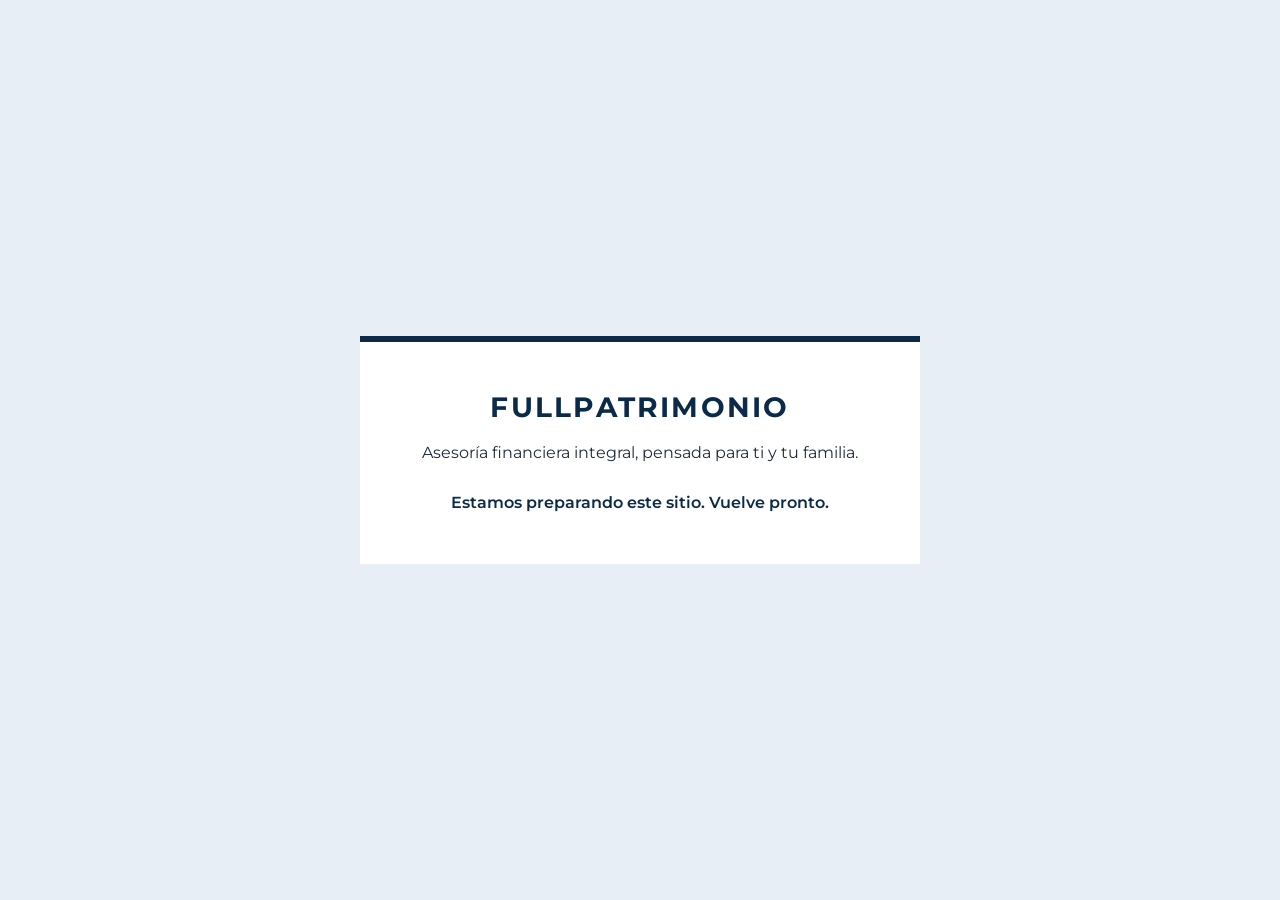
==== index.html @ 16e76913 "Create index.html" ====
<!DOCTYPE html>
<html lang="es-CL">
<head>
  <meta charset="utf-8">
  <meta name="viewport" content="width=device-width, initial-scale=1">
  <title>Fullpatrimonio</title>
  <meta name="description" content="Fullpatrimonio. Asesoría financiera integral. Sitio en construcción.">
  <!-- Mientras el sitio esté en construcción, se pide a los buscadores no indexarlo. Retirar al publicar. -->
  <meta name="robots" content="noindex, nofollow">
  <link rel="preconnect" href="https://fonts.googleapis.com">
  <link rel="preconnect" href="https://fonts.gstatic.com" crossorigin>
  <link href="https://fonts.googleapis.com/css2?family=Montserrat:wght@400;600;700&display=swap" rel="stylesheet">
  <style>
    /* Colores PROVISORIOS: reemplazar por los valores hex exactos de la guía visual de marca. */
    :root {
      --azul-patrimonial: #0b2a4a;
      --azul-pale: #e8eef5;
      --blanco: #ffffff;
      --texto: #1d2b3a;
    }
    * { box-sizing: border-box; margin: 0; padding: 0; }
    html, body { height: 100%; }
    body {
      font-family: "Montserrat", system-ui, sans-serif;
      color: var(--texto);
      background: var(--azul-pale);
      display: flex;
      align-items: center;
      justify-content: center;
      padding: 16px;
    }
    main {
      background: var(--blanco);
      border-top: 6px solid var(--azul-patrimonial);
      max-width: 560px;
      width: 100%;
      padding: 48px 32px;
      text-align: center;
    }
    h1 {
      font-size: 1.75rem;
      font-weight: 700;
      letter-spacing: 0.08em;
      text-transform: uppercase;
      color: var(--azul-patrimonial);
      margin-bottom: 16px;
    }
    p { font-size: 1rem; line-height: 1.6; }
    .estado {
      margin-top: 24px;
      font-weight: 600;
      color: var(--azul-patrimonial);
    }
  </style>
</head>
<body>
  <main>
    <h1>Fullpatrimonio</h1>
    <p>Asesoría financiera integral, pensada para ti y tu familia.</p>
    <p class="estado">Estamos preparando este sitio. Vuelve pronto.</p>
  </main>
</body>
</html>
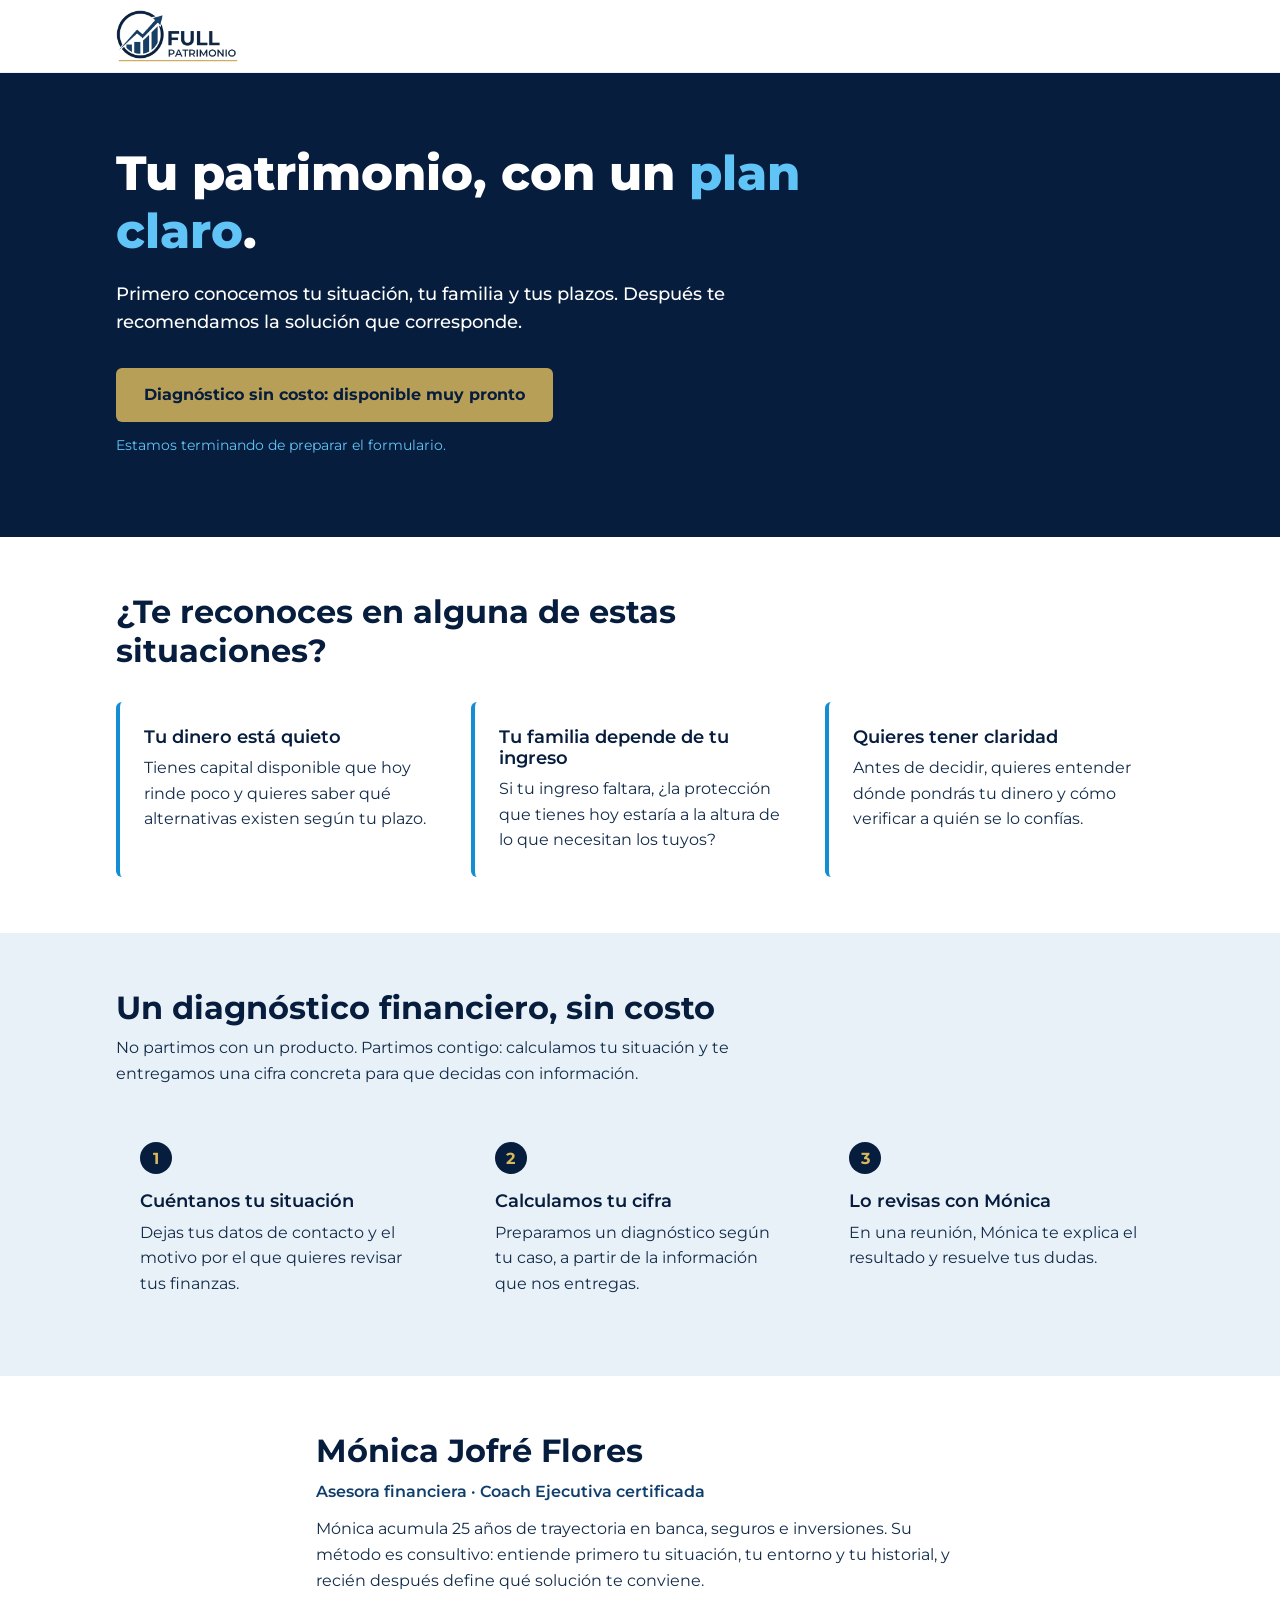
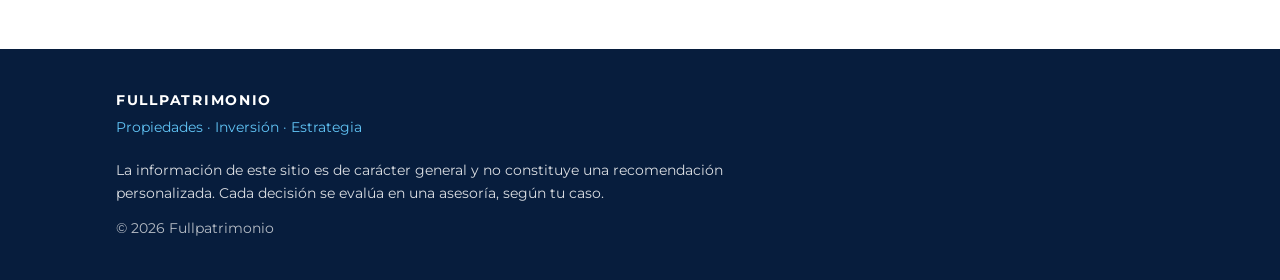
==== commit 3ec136b0: "Inicio y estilo base del sitio: inicio y estilos" ====
--- a/index.html
+++ b/index.html
@@ -3,61 +3,107 @@
 <head>
   <meta charset="utf-8">
   <meta name="viewport" content="width=device-width, initial-scale=1">
-  <title>Fullpatrimonio</title>
-  <meta name="description" content="Fullpatrimonio. Asesoría financiera integral. Sitio en construcción.">
-  <!-- Mientras el sitio esté en construcción, se pide a los buscadores no indexarlo. Retirar al publicar. -->
+  <title>Fullpatrimonio | Asesoría financiera integral</title>
+  <meta name="description" content="Asesoría financiera integral con Mónica Jofré Flores. Conoce tu situación, tu familia y tus plazos antes de decidir dónde poner tu dinero.">
+  <!-- Retirar la etiqueta robots al publicar el sitio definitivo. -->
   <meta name="robots" content="noindex, nofollow">
+  <link rel="icon" type="image/png" href="/assets/img/favicon.png">
   <link rel="preconnect" href="https://fonts.googleapis.com">
   <link rel="preconnect" href="https://fonts.gstatic.com" crossorigin>
-  <link href="https://fonts.googleapis.com/css2?family=Montserrat:wght@400;600;700&display=swap" rel="stylesheet">
-  <style>
-    /* Colores PROVISORIOS: reemplazar por los valores hex exactos de la guía visual de marca. */
-    :root {
-      --azul-patrimonial: #0b2a4a;
-      --azul-pale: #e8eef5;
-      --blanco: #ffffff;
-      --texto: #1d2b3a;
-    }
-    * { box-sizing: border-box; margin: 0; padding: 0; }
-    html, body { height: 100%; }
-    body {
-      font-family: "Montserrat", system-ui, sans-serif;
-      color: var(--texto);
-      background: var(--azul-pale);
-      display: flex;
-      align-items: center;
-      justify-content: center;
-      padding: 16px;
-    }
-    main {
-      background: var(--blanco);
-      border-top: 6px solid var(--azul-patrimonial);
-      max-width: 560px;
-      width: 100%;
-      padding: 48px 32px;
-      text-align: center;
-    }
-    h1 {
-      font-size: 1.75rem;
-      font-weight: 700;
-      letter-spacing: 0.08em;
-      text-transform: uppercase;
-      color: var(--azul-patrimonial);
-      margin-bottom: 16px;
-    }
-    p { font-size: 1rem; line-height: 1.6; }
-    .estado {
-      margin-top: 24px;
-      font-weight: 600;
-      color: var(--azul-patrimonial);
-    }
-  </style>
+  <link href="https://fonts.googleapis.com/css2?family=Montserrat:wght@400;500;600;700;800&display=swap" rel="stylesheet">
+  <link rel="stylesheet" href="/assets/css/estilos.css">
 </head>
 <body>
+
+  <header class="encabezado">
+    <div class="contenedor">
+      <a href="/" aria-label="Fullpatrimonio, inicio">
+        <img src="/assets/img/logo-azul.png" alt="Fullpatrimonio" width="800" height="341">
+      </a>
+    </div>
+  </header>
+
   <main>
-    <h1>Fullpatrimonio</h1>
-    <p>Asesoría financiera integral, pensada para ti y tu familia.</p>
-    <p class="estado">Estamos preparando este sitio. Vuelve pronto.</p>
+    <section class="portada">
+      <div class="contenedor">
+        <h1>Tu patrimonio, con un <span class="clave">plan claro</span>.</h1>
+        <p class="portada__texto">
+          Primero conocemos tu situación, tu familia y tus plazos. Después te recomendamos la solución que corresponde.
+        </p>
+        <div class="portada__accion">
+          <!-- Paso 4: reemplazar este bloque por <a class="btn" href="/diagnostico/">Solicita tu diagnóstico sin costo</a> -->
+          <span class="btn btn--inactivo">Diagnóstico sin costo: disponible muy pronto</span>
+          <p class="nota-boton">Estamos terminando de preparar el formulario.</p>
+        </div>
+      </div>
+    </section>
+
+    <section class="seccion">
+      <div class="contenedor">
+        <div class="seccion__intro">
+          <h2>¿Te reconoces en alguna de estas situaciones?</h2>
+        </div>
+        <div class="tarjetas">
+          <article class="tarjeta">
+            <h3>Tu dinero está quieto</h3>
+            <p>Tienes capital disponible que hoy rinde poco y quieres saber qué alternativas existen según tu plazo.</p>
+          </article>
+          <article class="tarjeta">
+            <h3>Tu familia depende de tu ingreso</h3>
+            <p>Si tu ingreso faltara, ¿la protección que tienes hoy estaría a la altura de lo que necesitan los tuyos?</p>
+          </article>
+          <article class="tarjeta">
+            <h3>Quieres tener claridad</h3>
+            <p>Antes de decidir, quieres entender dónde pondrás tu dinero y cómo verificar a quién se lo confías.</p>
+          </article>
+        </div>
+      </div>
+    </section>
+
+    <section class="seccion seccion--pale">
+      <div class="contenedor">
+        <div class="seccion__intro">
+          <h2>Un diagnóstico financiero, sin costo</h2>
+          <p>No partimos con un producto. Partimos contigo: calculamos tu situación y te entregamos una cifra concreta para que decidas con información.</p>
+        </div>
+        <ol class="pasos">
+          <li>
+            <h3>Cuéntanos tu situación</h3>
+            <p>Dejas tus datos de contacto y el motivo por el que quieres revisar tus finanzas.</p>
+          </li>
+          <li>
+            <h3>Calculamos tu cifra</h3>
+            <p>Preparamos un diagnóstico según tu caso, a partir de la información que nos entregas.</p>
+          </li>
+          <li>
+            <h3>Lo revisas con Mónica</h3>
+            <p>En una reunión, Mónica te explica el resultado y resuelve tus dudas.</p>
+          </li>
+        </ol>
+      </div>
+    </section>
+
+    <section class="seccion">
+      <div class="contenedor autoridad">
+        <h2>Mónica Jofré Flores</h2>
+        <p class="cargo">Asesora financiera · Coach Ejecutiva certificada</p>
+        <p>
+          Mónica acumula 25 años de trayectoria en banca, seguros e inversiones. Su método es consultivo: entiende primero tu situación, tu entorno y tu historial, y recién después define qué solución te conviene.
+        </p>
+      </div>
+    </section>
   </main>
+
+  <footer class="pie">
+    <div class="contenedor">
+      <p class="marca">Fullpatrimonio</p>
+      <p class="lema">Propiedades · Inversión · Estrategia</p>
+      <p class="aviso">
+        La información de este sitio es de carácter general y no constituye una recomendación personalizada. Cada decisión se evalúa en una asesoría, según tu caso.
+      </p>
+      <p class="copia">&copy; 2026 Fullpatrimonio</p>
+    </div>
+  </footer>
+
 </body>
 </html>
--- a/assets/css/estilos.css
+++ b/assets/css/estilos.css
@@ -0,0 +1,158 @@
+/* Fullpatrimonio. Hoja de estilos base.
+   Paleta y tipografía según la guía visual de marca. */
+
+:root {
+  --azul-patrimonial: #071D3D;
+  --azul-institucional: #103E6C;
+  --azul-accion: #138ED5;
+  --celeste: #61C4F6;
+  --dorado: #D8B65C;
+  --blanco: #FFFFFF;
+  --azul-tinta: #122B49;
+  --azul-pale: #E9F1F8;
+
+  --texto: var(--azul-tinta);
+  --ancho: 1080px;
+  --gutter: 16px;
+}
+
+* { box-sizing: border-box; margin: 0; padding: 0; }
+
+html { scroll-behavior: smooth; }
+
+body {
+  font-family: "Montserrat", system-ui, -apple-system, "Segoe UI", sans-serif;
+  font-weight: 400;
+  line-height: 1.6;
+  color: var(--texto);
+  background: var(--blanco);
+}
+
+img { max-width: 100%; height: auto; display: block; }
+
+.contenedor {
+  width: 100%;
+  max-width: var(--ancho);
+  margin: 0 auto;
+  padding: 0 var(--gutter);
+}
+
+/* Encabezado */
+.encabezado {
+  background: var(--blanco);
+  border-bottom: 1px solid var(--azul-pale);
+}
+.encabezado .contenedor {
+  display: flex;
+  align-items: center;
+  min-height: 72px;
+  padding-top: 8px;
+  padding-bottom: 8px;
+}
+.encabezado img { height: 52px; width: auto; }
+
+/* Tipografía de secciones */
+h1, h2, h3 { line-height: 1.2; }
+h1 { font-weight: 800; font-size: clamp(1.9rem, 5vw, 3rem); }
+h2 { font-weight: 700; font-size: clamp(1.5rem, 3.5vw, 2rem); color: var(--azul-patrimonial); margin-bottom: 8px; }
+h3 { font-weight: 600; font-size: 1.1rem; color: var(--azul-patrimonial); margin-bottom: 8px; }
+p + p { margin-top: 12px; }
+
+.seccion { padding: 56px 0; }
+.seccion--pale { background: var(--azul-pale); }
+.seccion__intro { max-width: 640px; margin-bottom: 32px; }
+
+/* Portada */
+.portada {
+  background: var(--azul-patrimonial);
+  color: var(--blanco);
+  padding: 72px 0 80px;
+}
+.portada h1 { max-width: 720px; }
+.portada h1 .clave { color: var(--celeste); }
+.portada__texto { max-width: 620px; margin-top: 20px; font-size: 1.1rem; font-weight: 500; }
+.portada__accion { margin-top: 32px; }
+
+/* Botón */
+.btn {
+  display: inline-block;
+  padding: 14px 28px;
+  font-family: inherit;
+  font-weight: 700;
+  font-size: 1rem;
+  text-decoration: none;
+  border: 0;
+  border-radius: 6px;
+  background: var(--dorado);
+  color: var(--azul-patrimonial);
+}
+.btn--inactivo { opacity: 0.85; cursor: default; }
+.nota-boton { margin-top: 12px; font-size: 0.9rem; color: var(--celeste); }
+
+/* Tarjetas */
+.tarjetas {
+  display: grid;
+  gap: 16px;
+  grid-template-columns: 1fr;
+}
+.tarjeta {
+  background: var(--blanco);
+  border-left: 4px solid var(--azul-accion);
+  border-radius: 6px;
+  padding: 24px;
+}
+.seccion--pale .tarjeta { box-shadow: 0 1px 2px rgba(7, 29, 61, 0.08); }
+
+/* Pasos */
+.pasos { list-style: none; counter-reset: paso; display: grid; gap: 16px; grid-template-columns: 1fr; }
+.pasos li {
+  counter-increment: paso;
+  background: var(--azul-pale);
+  border-radius: 6px;
+  padding: 24px 24px 24px 72px;
+  position: relative;
+}
+.pasos li::before {
+  content: counter(paso);
+  position: absolute;
+  left: 24px;
+  top: 22px;
+  width: 32px;
+  height: 32px;
+  border-radius: 50%;
+  background: var(--azul-patrimonial);
+  color: var(--dorado);
+  font-weight: 700;
+  display: flex;
+  align-items: center;
+  justify-content: center;
+}
+
+/* Bloque de autoridad */
+.autoridad { max-width: 680px; }
+.autoridad .cargo { font-weight: 600; color: var(--azul-institucional); margin-bottom: 12px; }
+
+/* Pie */
+.pie {
+  background: var(--azul-patrimonial);
+  color: var(--blanco);
+  padding: 40px 0;
+  font-size: 0.9rem;
+}
+.pie .marca { font-weight: 700; letter-spacing: 0.12em; text-transform: uppercase; }
+.pie .lema { color: var(--celeste); margin-top: 4px; }
+.pie .aviso { margin-top: 20px; max-width: 680px; opacity: 0.85; }
+.pie .copia { margin-top: 12px; opacity: 0.7; }
+
+/* Página de confirmación */
+.confirmacion { padding: 72px 0; min-height: 50vh; }
+.confirmacion .contenedor { max-width: 640px; }
+.confirmacion h1 { color: var(--azul-patrimonial); font-size: clamp(1.7rem, 4vw, 2.4rem); margin-bottom: 16px; }
+
+/* Pantallas medianas y grandes */
+@media (min-width: 720px) {
+  .tarjetas { grid-template-columns: repeat(3, 1fr); }
+  .pasos { grid-template-columns: repeat(3, 1fr); }
+  .pasos li { padding: 72px 24px 24px; }
+  .pasos li::before { left: 24px; top: 24px; }
+}
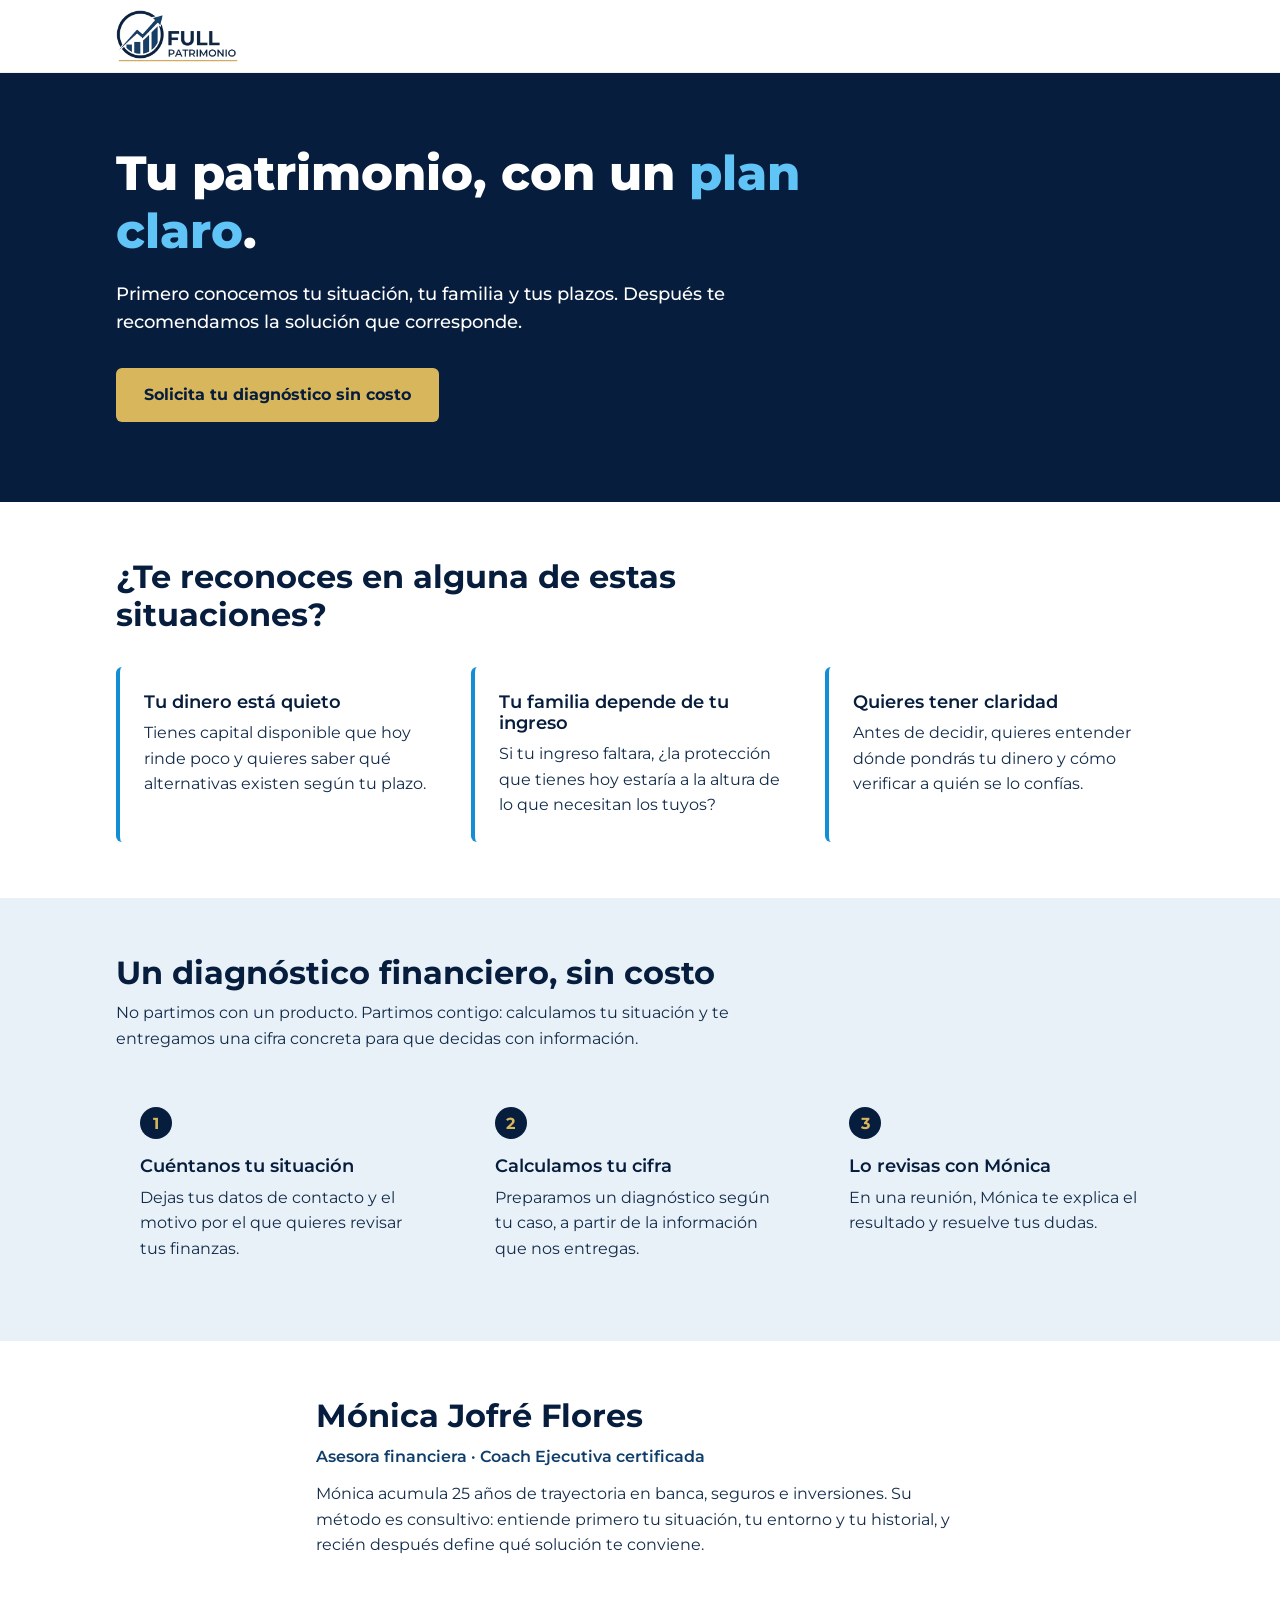
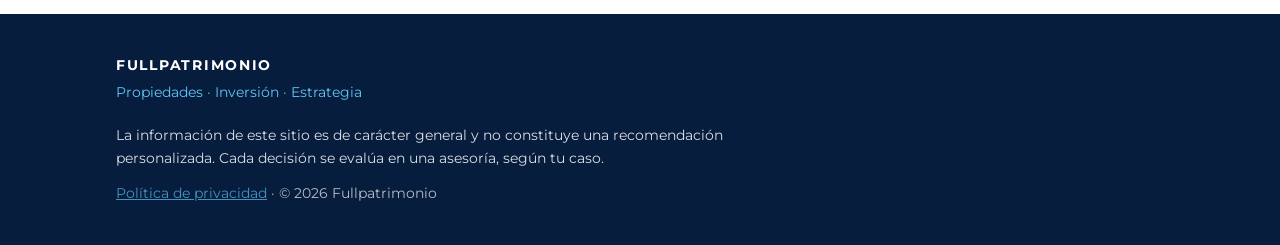
==== commit b219ed47: "privacidad Ajustes de provacidad y estilo" ====
--- a/index.html
+++ b/index.html
@@ -31,9 +31,7 @@
           Primero conocemos tu situación, tu familia y tus plazos. Después te recomendamos la solución que corresponde.
         </p>
         <div class="portada__accion">
-          <!-- Paso 4: reemplazar este bloque por <a class="btn" href="/diagnostico/">Solicita tu diagnóstico sin costo</a> -->
-          <span class="btn btn--inactivo">Diagnóstico sin costo: disponible muy pronto</span>
-          <p class="nota-boton">Estamos terminando de preparar el formulario.</p>
+          <a class="btn" href="/diagnostico/">Solicita tu diagnóstico sin costo</a>
         </div>
       </div>
     </section>
@@ -101,9 +99,10 @@
       <p class="aviso">
         La información de este sitio es de carácter general y no constituye una recomendación personalizada. Cada decisión se evalúa en una asesoría, según tu caso.
       </p>
-      <p class="copia">&copy; 2026 Fullpatrimonio</p>
+      <p class="copia"><a href="/privacidad/">Política de privacidad</a> · &copy; 2026 Fullpatrimonio</p>
     </div>
   </footer>
 
+  <script src="/assets/js/origen.js"></script>
 </body>
 </html>
--- a/assets/css/estilos.css
+++ b/assets/css/estilos.css
@@ -149,6 +149,53 @@
 .confirmacion .contenedor { max-width: 640px; }
 .confirmacion h1 { color: var(--azul-patrimonial); font-size: clamp(1.7rem, 4vw, 2.4rem); margin-bottom: 16px; }
 
+/* Enlaces */
+a { color: var(--azul-accion); }
+a:hover { color: var(--azul-institucional); }
+.pie a { color: var(--celeste); }
+.btn:hover { color: var(--azul-patrimonial); background: #C9A74F; }
+
+/* Páginas interiores */
+.contenedor--angosto { max-width: 680px; }
+.titulo-pagina { color: var(--azul-patrimonial); font-size: clamp(1.6rem, 4vw, 2.2rem); margin-bottom: 16px; }
+
+/* Formulario */
+.form { margin-top: 32px; }
+.form__campo { margin-bottom: 20px; }
+.form__campo label { display: block; font-weight: 600; margin-bottom: 6px; color: var(--azul-patrimonial); }
+.form input[type="text"],
+.form input[type="email"],
+.form input[type="tel"] {
+  width: 100%;
+  padding: 12px 14px;
+  font-family: inherit;
+  font-size: 1rem;
+  color: var(--texto);
+  background: var(--blanco);
+  border: 1px solid var(--azul-institucional);
+  border-radius: 6px;
+}
+.form input:focus-visible,
+.btn:focus-visible { outline: 3px solid var(--azul-accion); outline-offset: 2px; }
+.form__check { display: flex; gap: 12px; align-items: flex-start; margin-bottom: 16px; }
+.form__check input { width: 20px; height: 20px; margin-top: 3px; flex-shrink: 0; accent-color: var(--azul-institucional); }
+.form__check label { font-size: 0.95rem; }
+.form__trampa { position: absolute; left: -9999px; width: 1px; height: 1px; overflow: hidden; }
+.form__mensaje { min-height: 1.6em; margin: 8px 0 16px; font-weight: 600; }
+.form__mensaje--error { color: #A12D2D; }
+.form__mensaje--info { color: var(--azul-institucional); }
+.form .btn { cursor: pointer; }
+.form .btn:disabled { opacity: 0.6; cursor: not-allowed; }
+.form__nota { margin-top: 16px; font-size: 0.9rem; opacity: 0.85; }
+.alternativa { margin-top: 32px; font-size: 0.95rem; }
+
+/* Página legal */
+.legal h2 { font-size: 1.2rem; margin-top: 32px; }
+.legal p, .legal ul { margin-top: 8px; }
+.legal ul { padding-left: 24px; }
+.legal li + li { margin-top: 6px; }
+.legal__fecha { font-size: 0.9rem; opacity: 0.8; }
+
 /* Pantallas medianas y grandes */
 @media (min-width: 720px) {
   .tarjetas { grid-template-columns: repeat(3, 1fr); }
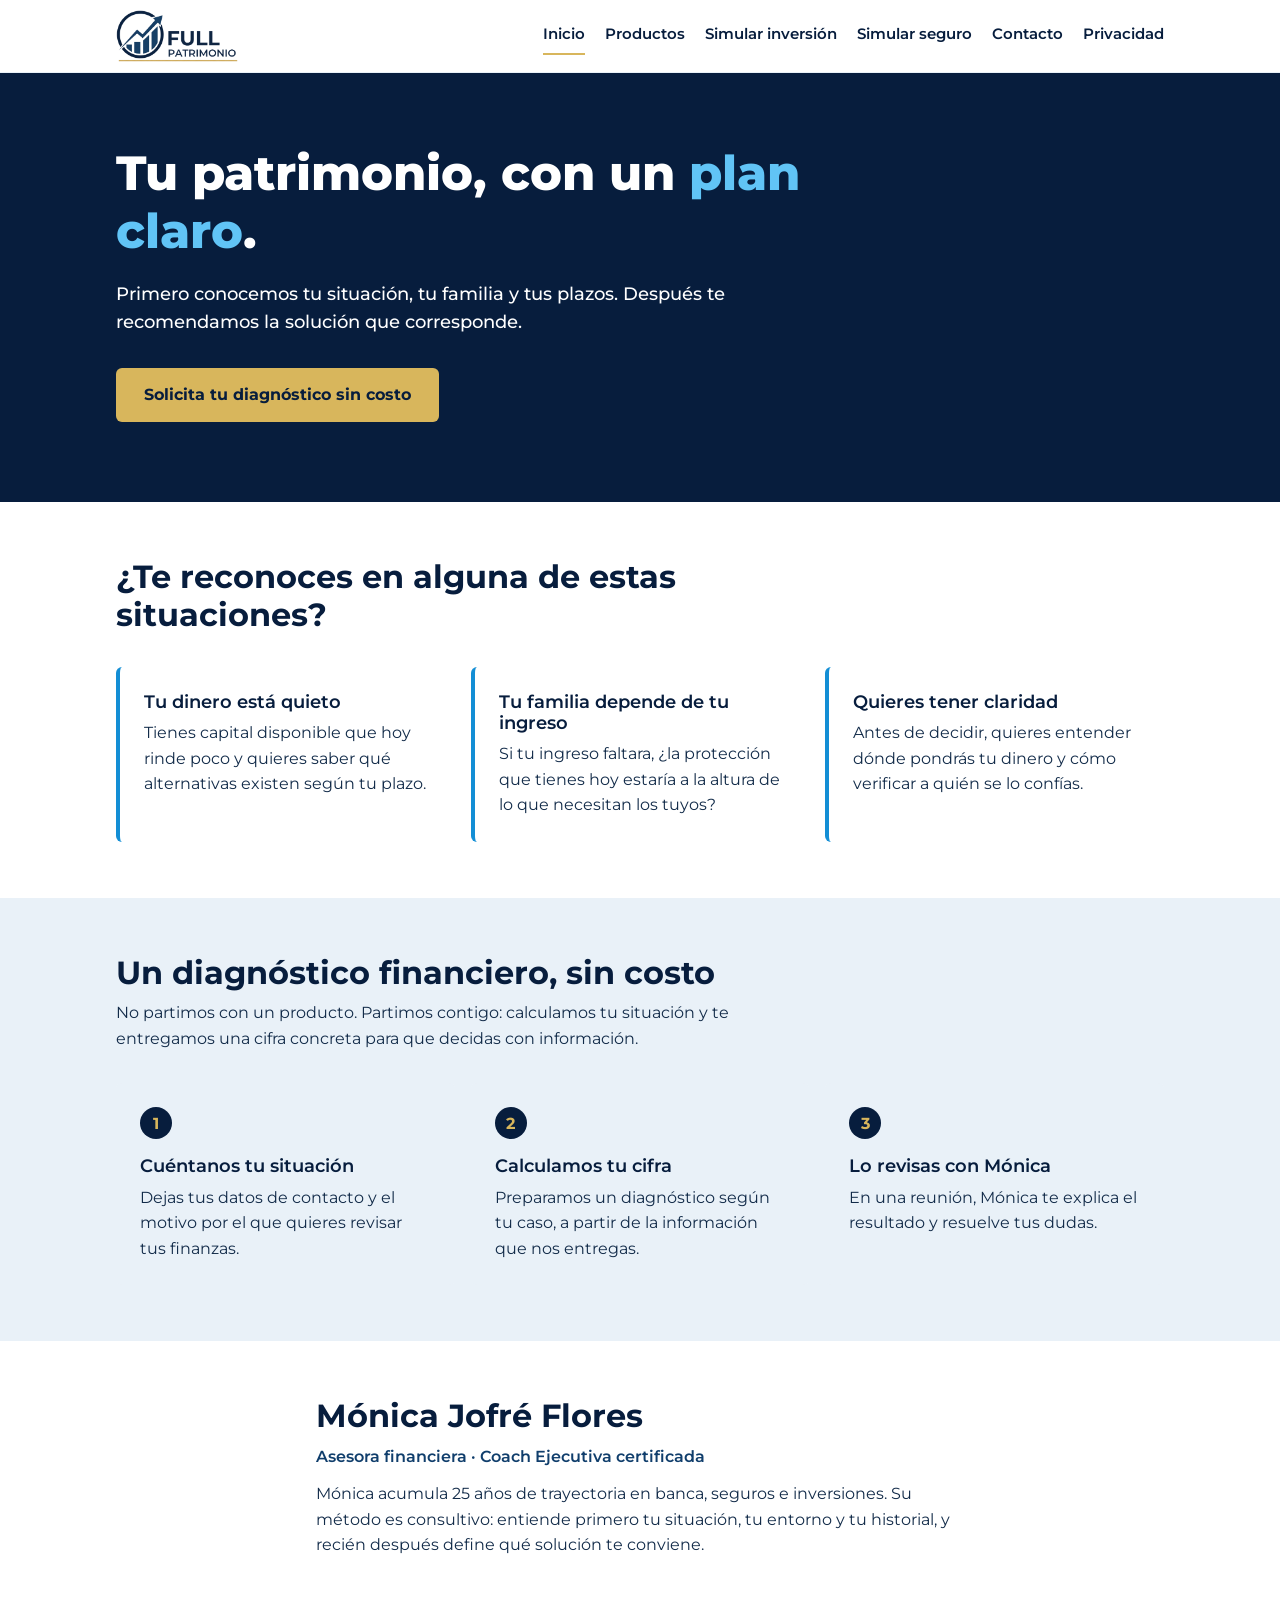
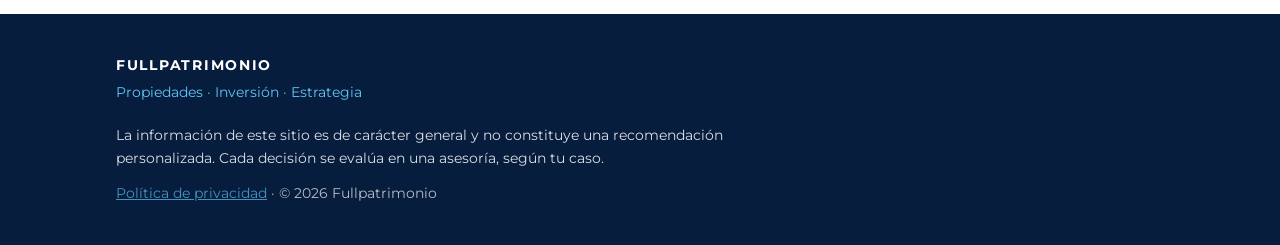
==== commit a7de837d: "Simuladores Simuladores desarrollados" ====
--- a/index.html
+++ b/index.html
@@ -20,6 +20,17 @@
       <a href="/" aria-label="Fullpatrimonio, inicio">
         <img src="/assets/img/logo-azul.png" alt="Fullpatrimonio" width="800" height="341">
       </a>
+      <nav class="menu" aria-label="Menú principal">
+        <button class="menu__boton" type="button" aria-expanded="false" aria-controls="menu-lista">Menú</button>
+        <ul class="menu__lista" id="menu-lista">
+          <li><a href="/" aria-current="page">Inicio</a></li>
+          <li><a href="/productos/">Productos</a></li>
+          <li><a href="/simulador-inversion/">Simular inversión</a></li>
+          <li><a href="/simulador-seguros/">Simular seguro</a></li>
+          <li><a href="/diagnostico/">Contacto</a></li>
+          <li><a href="/privacidad/">Privacidad</a></li>
+        </ul>
+      </nav>
     </div>
   </header>
 
@@ -104,5 +115,6 @@
   </footer>
 
   <script src="/assets/js/origen.js"></script>
+  <script src="/assets/js/menu.js"></script>
 </body>
 </html>
--- a/assets/css/estilos.css
+++ b/assets/css/estilos.css
@@ -180,12 +180,14 @@
 .form__check { display: flex; gap: 12px; align-items: flex-start; margin-bottom: 16px; }
 .form__check input { width: 20px; height: 20px; margin-top: 3px; flex-shrink: 0; accent-color: var(--azul-institucional); }
 .form__check label { font-size: 0.95rem; }
+.form__ayuda { margin: -4px 0 20px 32px; font-size: 0.9rem; padding: 12px 14px; background: var(--azul-pale); border-radius: 6px; }
 .form__trampa { position: absolute; left: -9999px; width: 1px; height: 1px; overflow: hidden; }
 .form__mensaje { min-height: 1.6em; margin: 8px 0 16px; font-weight: 600; }
 .form__mensaje--error { color: #A12D2D; }
 .form__mensaje--info { color: var(--azul-institucional); }
 .form .btn { cursor: pointer; }
 .form .btn:disabled { opacity: 0.6; cursor: not-allowed; }
+.form__verificacion:not(:empty) { margin: 8px 0 8px; }
 .form__nota { margin-top: 16px; font-size: 0.9rem; opacity: 0.85; }
 .alternativa { margin-top: 32px; font-size: 0.95rem; }
 
@@ -203,3 +205,182 @@
   .pasos li { padding: 72px 24px 24px; }
   .pasos li::before { left: 24px; top: 24px; }
 }
+
+/* ------------------------------------------------------------------ */
+/* Menú principal                                                      */
+/* ------------------------------------------------------------------ */
+.encabezado .contenedor { justify-content: space-between; gap: 16px; position: relative; }
+.menu__boton {
+  display: none;
+  font-family: inherit;
+  font-weight: 600;
+  font-size: 0.95rem;
+  color: var(--azul-patrimonial);
+  background: var(--blanco);
+  border: 1px solid var(--azul-institucional);
+  border-radius: 6px;
+  padding: 8px 14px;
+  cursor: pointer;
+}
+.menu__lista { list-style: none; display: flex; flex-wrap: wrap; gap: 4px 20px; }
+.menu__lista a {
+  display: block;
+  padding: 6px 0;
+  font-weight: 600;
+  font-size: 0.92rem;
+  color: var(--azul-patrimonial);
+  text-decoration: none;
+  border-bottom: 2px solid transparent;
+}
+.menu__lista a:hover { color: var(--azul-accion); }
+.menu__lista a[aria-current="page"] { border-bottom-color: var(--dorado); }
+.menu__boton:focus-visible, .menu__lista a:focus-visible { outline: 3px solid var(--azul-accion); outline-offset: 2px; }
+
+@media (max-width: 959px) {
+  .con-js .menu__boton { display: inline-block; }
+  .con-js .menu__lista {
+    display: none;
+    position: absolute;
+    top: 100%;
+    left: 0;
+    right: 0;
+    z-index: 20;
+    flex-direction: column;
+    gap: 0;
+    background: var(--blanco);
+    border-bottom: 1px solid var(--azul-pale);
+    box-shadow: 0 8px 16px rgba(7, 29, 61, 0.08);
+    padding: 8px var(--gutter) 16px;
+  }
+  .con-js .menu--abierto .menu__lista { display: flex; }
+  .con-js .menu__lista a { padding: 12px 0; border-bottom: 1px solid var(--azul-pale); }
+  .con-js .menu__lista a[aria-current="page"] { color: var(--azul-accion); border-bottom-color: var(--azul-pale); }
+  .encabezado .contenedor { flex-wrap: wrap; }
+}
+
+/* ------------------------------------------------------------------ */
+/* Productos                                                           */
+/* ------------------------------------------------------------------ */
+.grupo + .grupo { margin-top: 48px; }
+.grupo__titulo { margin-bottom: 20px; }
+.productos { display: grid; gap: 16px; grid-template-columns: 1fr; }
+.producto {
+  background: var(--blanco);
+  border: 1px solid var(--azul-pale);
+  border-top: 4px solid var(--azul-accion);
+  border-radius: 6px;
+  padding: 24px;
+  display: flex;
+  flex-direction: column;
+}
+.producto h4 { font-size: 0.95rem; color: var(--azul-institucional); margin: 16px 0 4px; }
+.producto .enlace-simulador { margin-top: auto; padding-top: 16px; font-weight: 600; }
+.nota-general { font-size: 0.92rem; padding: 14px 16px; background: var(--azul-pale); border-radius: 6px; margin-bottom: 32px; }
+
+/* ------------------------------------------------------------------ */
+/* Simuladores                                                         */
+/* ------------------------------------------------------------------ */
+.indice-sim { display: grid; gap: 12px; grid-template-columns: 1fr; margin-bottom: 48px; }
+.indice-sim a, .indice-sim div {
+  display: block;
+  padding: 16px 18px;
+  border-radius: 6px;
+  border: 1px solid var(--azul-pale);
+  text-decoration: none;
+  color: var(--texto);
+  background: var(--blanco);
+}
+.indice-sim a:hover { border-color: var(--azul-accion); }
+.indice-sim strong { display: block; color: var(--azul-patrimonial); }
+.estado {
+  display: inline-block;
+  margin-top: 6px;
+  font-size: 0.78rem;
+  font-weight: 700;
+  letter-spacing: 0.04em;
+  text-transform: uppercase;
+  padding: 2px 8px;
+  border-radius: 4px;
+  background: var(--azul-pale);
+  color: var(--azul-institucional);
+}
+.estado--activo { background: var(--azul-patrimonial); color: var(--dorado); }
+
+.simulador { border-top: 1px solid var(--azul-pale); padding-top: 40px; }
+.simulador + .simulador { margin-top: 48px; }
+.simulador__cuerpo { display: grid; gap: 24px; grid-template-columns: 1fr; margin-top: 24px; }
+.simulador .form { margin-top: 0; }
+.campo-unidad { display: flex; align-items: stretch; }
+.campo-unidad span {
+  display: flex; align-items: center; padding: 0 12px;
+  background: var(--azul-pale); border: 1px solid var(--azul-institucional);
+  font-weight: 600; color: var(--azul-patrimonial);
+}
+.campo-unidad span:first-child { border-right: 0; border-radius: 6px 0 0 6px; }
+.campo-unidad span:last-child { border-left: 0; border-radius: 0 6px 6px 0; }
+.campo-unidad input { border-radius: 0 !important; }
+.campo-unidad input:first-child { border-radius: 6px 0 0 6px !important; }
+.form__pista { font-size: 0.85rem; margin-top: 4px; opacity: 0.8; }
+
+.resultado { background: var(--azul-pale); border-radius: 6px; padding: 24px; }
+.resultado__principal { font-size: 0.95rem; font-weight: 600; color: var(--azul-institucional); }
+.resultado__cifra { font-size: clamp(1.8rem, 5vw, 2.4rem); font-weight: 800; color: var(--azul-patrimonial); line-height: 1.2; }
+.resultado__desglose { list-style: none; margin-top: 16px; display: grid; gap: 8px; }
+.resultado__desglose li { display: flex; justify-content: space-between; gap: 12px; border-top: 1px solid rgba(16, 62, 108, 0.15); padding-top: 8px; }
+.resultado__desglose strong { white-space: nowrap; }
+.marca-color { display: inline-block; width: 10px; height: 10px; border-radius: 2px; margin-right: 6px; vertical-align: middle; }
+.grafico { margin-top: 20px; }
+.grafico svg { width: 100%; height: auto; display: block; }
+.grafico__titulo { font-size: 0.9rem; font-weight: 600; margin-bottom: 4px; }
+
+.detalle { margin-top: 16px; }
+.detalle summary { cursor: pointer; font-weight: 600; color: var(--azul-accion); }
+.tabla-scroll { overflow-x: auto; margin-top: 12px; }
+.tabla { width: 100%; border-collapse: collapse; font-size: 0.88rem; }
+.tabla th, .tabla td { padding: 6px 8px; text-align: right; border-bottom: 1px solid rgba(16, 62, 108, 0.15); white-space: nowrap; }
+.tabla th:first-child, .tabla td:first-child { text-align: left; }
+
+.supuestos { margin-top: 24px; font-size: 0.92rem; }
+.supuestos h3 { font-size: 1rem; }
+.supuestos ul { padding-left: 20px; margin-top: 6px; }
+.supuestos li + li { margin-top: 4px; }
+.advertencia {
+  margin-top: 24px;
+  padding: 18px 20px;
+  border-left: 4px solid var(--dorado);
+  background: #FBF6E9;
+  border-radius: 0 6px 6px 0;
+  font-size: 0.95rem;
+}
+.advertencia strong { color: var(--azul-patrimonial); }
+.cierre-sim { margin-top: 24px; }
+.privacidad-calculo { margin-top: 12px; font-size: 0.85rem; opacity: 0.85; }
+
+@media (min-width: 720px) {
+  .productos { grid-template-columns: repeat(2, 1fr); }
+  .indice-sim { grid-template-columns: repeat(2, 1fr); }
+}
+@media (min-width: 960px) {
+  .productos { grid-template-columns: repeat(3, 1fr); }
+  .indice-sim { grid-template-columns: repeat(4, 1fr); }
+  .simulador__cuerpo { grid-template-columns: 5fr 7fr; align-items: start; }
+}
+
+/* Simuladores: complementos */
+.opciones { border: 0; margin-bottom: 20px; }
+.opciones legend { font-weight: 600; color: var(--azul-patrimonial); margin-bottom: 6px; }
+.opcion { display: flex; gap: 10px; align-items: flex-start; padding: 10px 12px; border: 1px solid var(--azul-pale); border-radius: 6px; margin-top: 8px; cursor: pointer; }
+.opcion input { margin-top: 4px; accent-color: var(--azul-institucional); width: 18px; height: 18px; flex-shrink: 0; }
+.opcion strong { display: block; color: var(--azul-patrimonial); }
+.opcion small { display: block; font-size: 0.85rem; opacity: 0.85; }
+.opcion:has(input:checked) { border-color: var(--azul-institucional); background: var(--azul-pale); }
+.resultado__cifra--negativa { color: #A12D2D; }
+.resultado__texto { margin-top: 6px; font-size: 0.92rem; }
+.resultado__subtitulo { margin-top: 20px; font-size: 0.95rem; font-weight: 700; color: var(--azul-patrimonial); }
+.resultado__desglose li.total { font-weight: 700; color: var(--azul-patrimonial); }
+.resultado__desglose small { display: block; font-size: 0.8rem; opacity: 0.8; }
+.leyenda { display: flex; flex-wrap: wrap; gap: 6px 16px; font-size: 0.85rem; margin-top: 6px; }
+.linea-color { display: inline-block; width: 18px; height: 0; border-top: 3px solid; margin-right: 6px; vertical-align: middle; }
+.linea-color--punteada { border-top-style: dashed; }
+.aviso-tope { margin-top: 12px; font-size: 0.88rem; font-weight: 600; color: #8A5A00; }
+.indice-sim small { display: block; margin-top: 4px; font-size: 0.82rem; opacity: 0.85; }
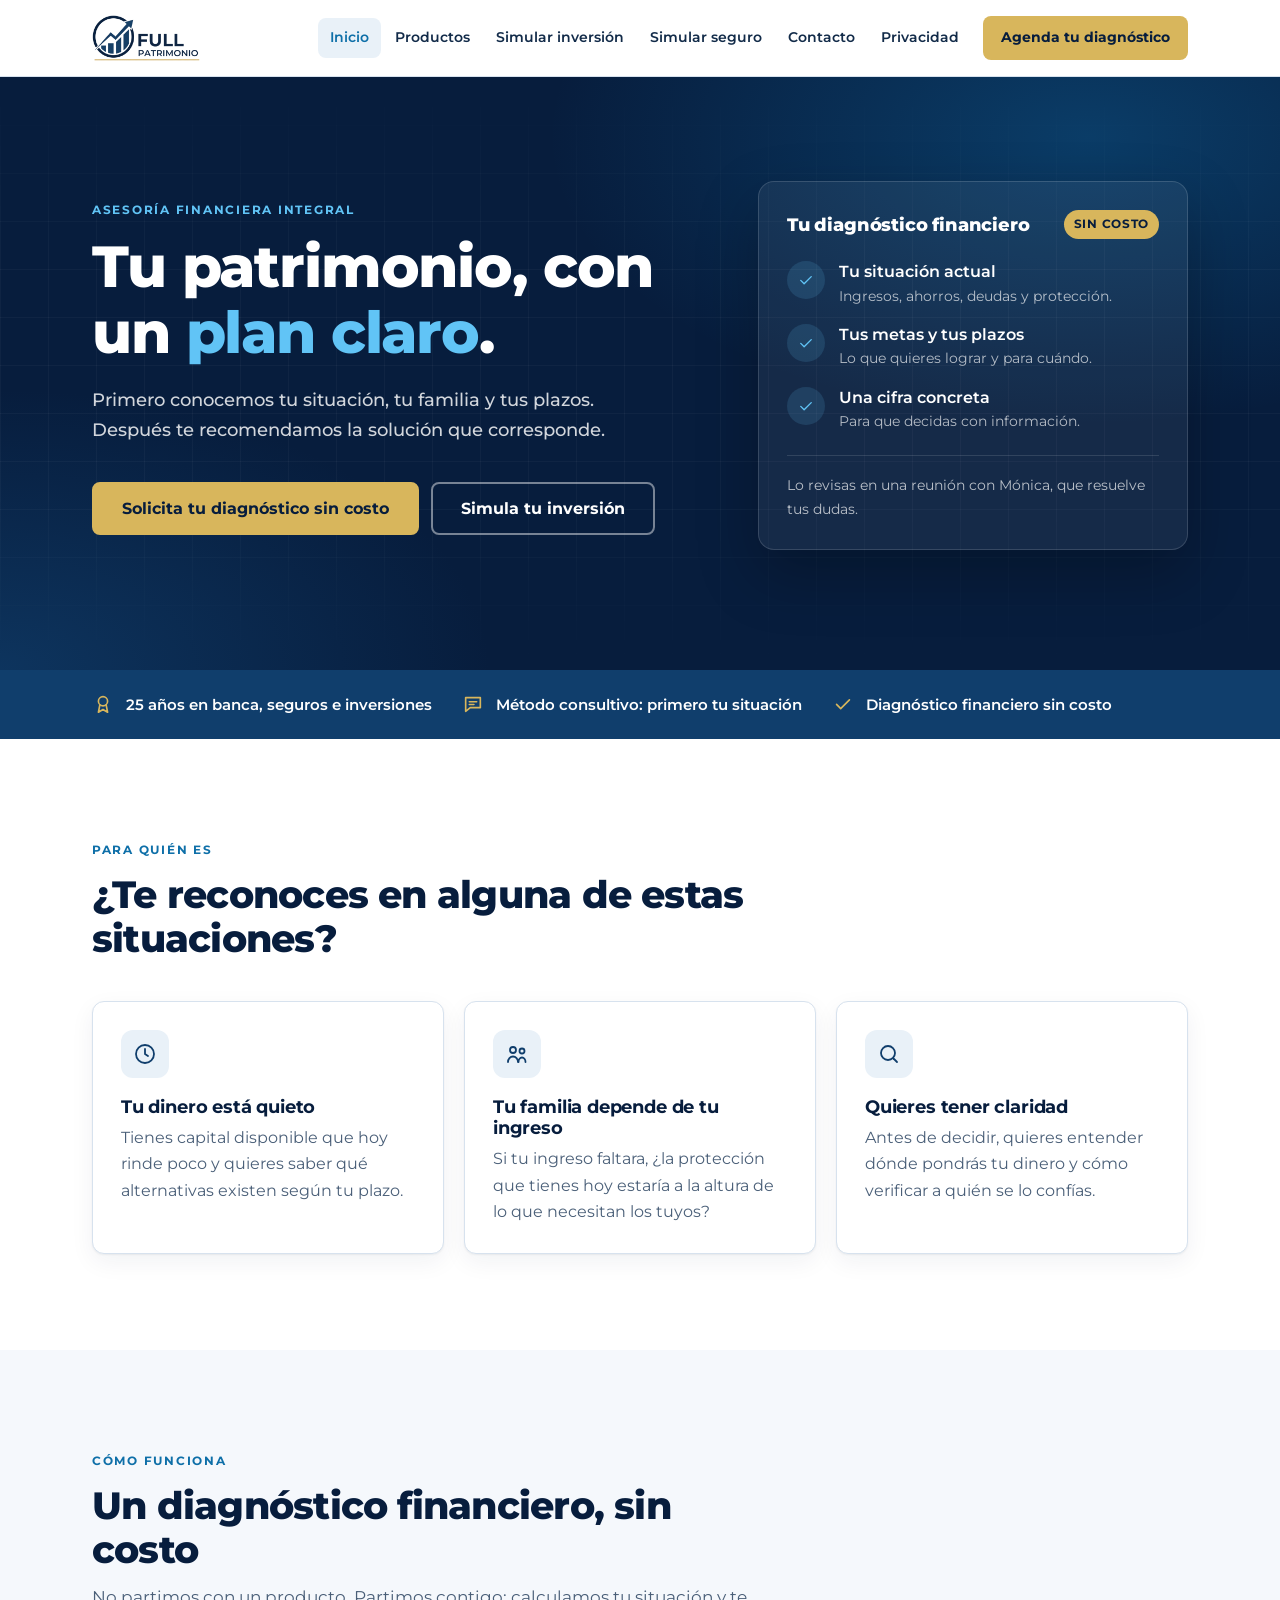
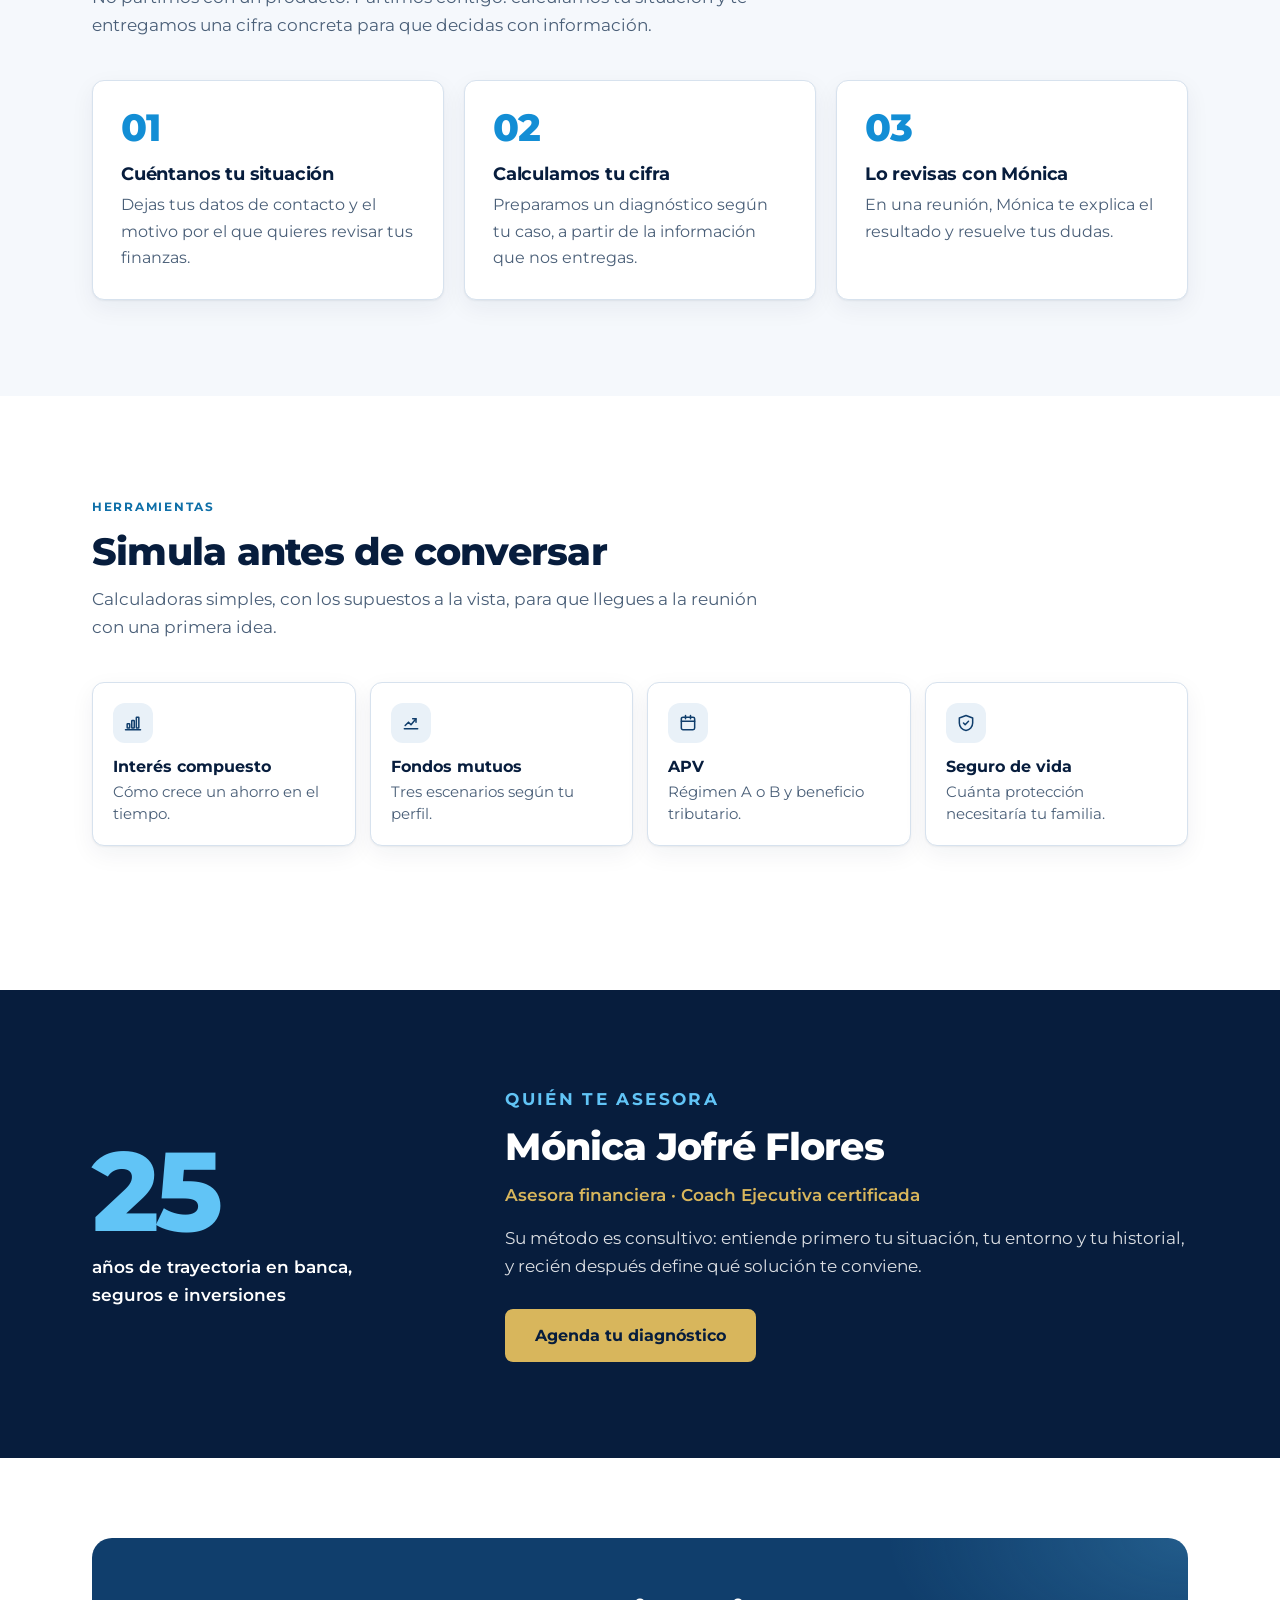
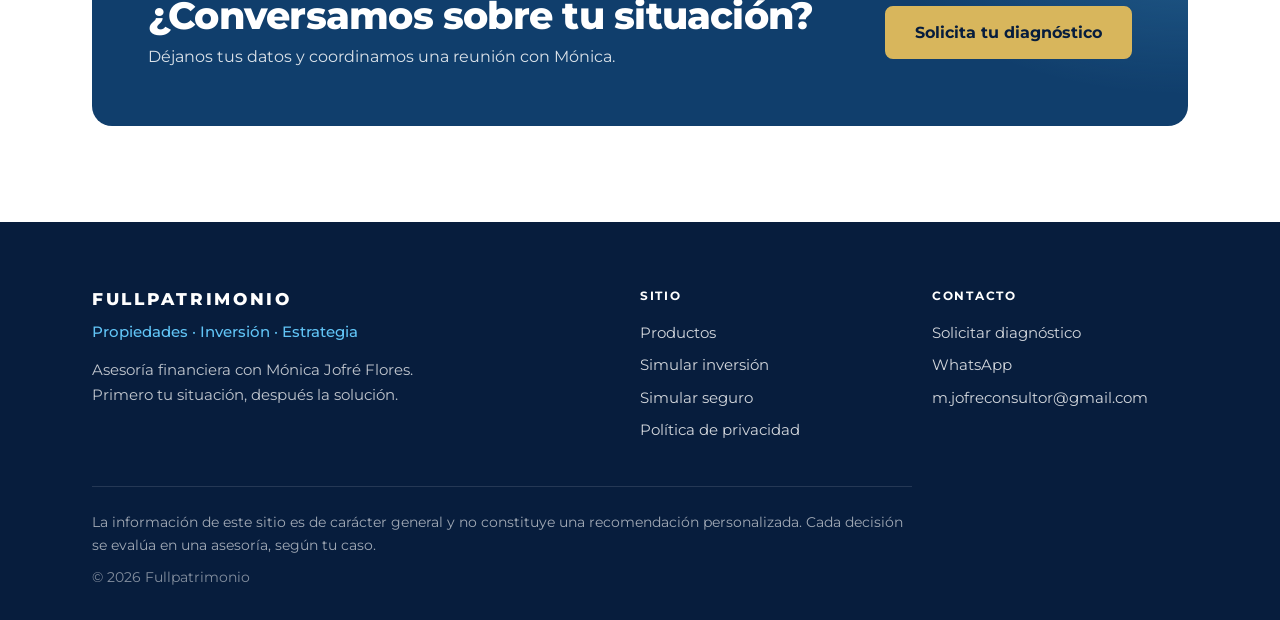
==== commit 4b9541a3: "Actualizacion estilos" ====
--- a/index.html
+++ b/index.html
@@ -21,7 +21,7 @@
         <img src="/assets/img/logo-azul.png" alt="Fullpatrimonio" width="800" height="341">
       </a>
       <nav class="menu" aria-label="Menú principal">
-        <button class="menu__boton" type="button" aria-expanded="false" aria-controls="menu-lista">Menú</button>
+        <button class="menu__boton" type="button" aria-expanded="false" aria-controls="menu-lista"><svg viewBox="0 0 24 24" fill="none" stroke="currentColor" stroke-width="1.8" stroke-linecap="round" stroke-linejoin="round" aria-hidden="true"><path d="M4 7h16M4 12h16M4 17h16"/></svg>Menú</button>
         <ul class="menu__lista" id="menu-lista">
           <li><a href="/" aria-current="page">Inicio</a></li>
           <li><a href="/productos/">Productos</a></li>
@@ -29,6 +29,7 @@
           <li><a href="/simulador-seguros/">Simular seguro</a></li>
           <li><a href="/diagnostico/">Contacto</a></li>
           <li><a href="/privacidad/">Privacidad</a></li>
+          <li class="menu__cta"><a href="/diagnostico/">Agenda tu diagnóstico</a></li>
         </ul>
       </nav>
     </div>
@@ -36,32 +37,60 @@
 
   <main>
     <section class="portada">
-      <div class="contenedor">
-        <h1>Tu patrimonio, con un <span class="clave">plan claro</span>.</h1>
-        <p class="portada__texto">
-          Primero conocemos tu situación, tu familia y tus plazos. Después te recomendamos la solución que corresponde.
-        </p>
-        <div class="portada__accion">
-          <a class="btn" href="/diagnostico/">Solicita tu diagnóstico sin costo</a>
-        </div>
+      <div class="contenedor portada__grid">
+        <div>
+          <p class="antetitulo antetitulo--claro">Asesoría financiera integral</p>
+          <h1>Tu patrimonio, con un <span class="clave">plan claro</span>.</h1>
+          <p class="portada__texto">Primero conocemos tu situación, tu familia y tus plazos. Después te recomendamos la solución que corresponde.</p>
+          <div class="portada__accion acciones">
+            <a class="btn" href="/diagnostico/">Solicita tu diagnóstico sin costo</a>
+            <a class="btn btn--secundario" href="/simulador-inversion/">Simula tu inversión</a>
+          </div>
+        </div>
+        <aside class="portada__tarjeta" aria-label="Qué incluye el diagnóstico">
+          <div class="portada__tarjeta-cabeza">
+            <h2>Tu diagnóstico financiero</h2>
+            <span class="sello">Sin costo</span>
+          </div>
+          <ul class="lista-check">
+            <li><span class="icono-circulo"><svg viewBox="0 0 24 24" fill="none" stroke="currentColor" stroke-width="1.8" stroke-linecap="round" stroke-linejoin="round" aria-hidden="true"><path d="M5 12.5l4.5 4.5L19 7.5"/></svg></span><span><strong>Tu situación actual</strong><small>Ingresos, ahorros, deudas y protección.</small></span></li>
+            <li><span class="icono-circulo"><svg viewBox="0 0 24 24" fill="none" stroke="currentColor" stroke-width="1.8" stroke-linecap="round" stroke-linejoin="round" aria-hidden="true"><path d="M5 12.5l4.5 4.5L19 7.5"/></svg></span><span><strong>Tus metas y tus plazos</strong><small>Lo que quieres lograr y para cuándo.</small></span></li>
+            <li><span class="icono-circulo"><svg viewBox="0 0 24 24" fill="none" stroke="currentColor" stroke-width="1.8" stroke-linecap="round" stroke-linejoin="round" aria-hidden="true"><path d="M5 12.5l4.5 4.5L19 7.5"/></svg></span><span><strong>Una cifra concreta</strong><small>Para que decidas con información.</small></span></li>
+          </ul>
+          <p class="portada__tarjeta-pie">Lo revisas en una reunión con Mónica, que resuelve tus dudas.</p>
+        </aside>
+      </div>
+    </section>
+
+    <section class="confianza" aria-label="Por qué Fullpatrimonio">
+      <div class="contenedor">
+        <ul>
+          <li><svg viewBox="0 0 24 24" fill="none" stroke="currentColor" stroke-width="1.8" stroke-linecap="round" stroke-linejoin="round" aria-hidden="true"><circle cx="12" cy="9" r="5"/><path d="M8.5 13.2L7 21l5-3 5 3-1.5-7.8"/></svg>25 años en banca, seguros e inversiones</li>
+          <li><svg viewBox="0 0 24 24" fill="none" stroke="currentColor" stroke-width="1.8" stroke-linecap="round" stroke-linejoin="round" aria-hidden="true"><path d="M4 5h16v11H9l-5 4V5z"/><path d="M8 9.5h8M8 12.5h5"/></svg>Método consultivo: primero tu situación</li>
+          <li><svg viewBox="0 0 24 24" fill="none" stroke="currentColor" stroke-width="1.8" stroke-linecap="round" stroke-linejoin="round" aria-hidden="true"><path d="M5 12.5l4.5 4.5L19 7.5"/></svg>Diagnóstico financiero sin costo</li>
+        </ul>
       </div>
     </section>
 
     <section class="seccion">
       <div class="contenedor">
         <div class="seccion__intro">
+          <p class="antetitulo">Para quién es</p>
           <h2>¿Te reconoces en alguna de estas situaciones?</h2>
         </div>
         <div class="tarjetas">
           <article class="tarjeta">
+            <div class="icono"><svg viewBox="0 0 24 24" fill="none" stroke="currentColor" stroke-width="1.8" stroke-linecap="round" stroke-linejoin="round" aria-hidden="true"><circle cx="12" cy="12" r="9"/><path d="M12 7v5l3 2"/></svg></div>
             <h3>Tu dinero está quieto</h3>
             <p>Tienes capital disponible que hoy rinde poco y quieres saber qué alternativas existen según tu plazo.</p>
           </article>
           <article class="tarjeta">
+            <div class="icono"><svg viewBox="0 0 24 24" fill="none" stroke="currentColor" stroke-width="1.8" stroke-linecap="round" stroke-linejoin="round" aria-hidden="true"><circle cx="8" cy="8" r="3"/><circle cx="17" cy="9" r="2.5"/><path d="M3 20c0-3 2.2-5.5 5-5.5s5 2.5 5 5.5M13.5 20c0-2.5 1.6-4.5 3.5-4.5s3.5 2 3.5 4.5"/></svg></div>
             <h3>Tu familia depende de tu ingreso</h3>
             <p>Si tu ingreso faltara, ¿la protección que tienes hoy estaría a la altura de lo que necesitan los tuyos?</p>
           </article>
           <article class="tarjeta">
+            <div class="icono"><svg viewBox="0 0 24 24" fill="none" stroke="currentColor" stroke-width="1.8" stroke-linecap="round" stroke-linejoin="round" aria-hidden="true"><circle cx="11" cy="11" r="7"/><path d="M20 20l-3.5-3.5"/></svg></div>
             <h3>Quieres tener claridad</h3>
             <p>Antes de decidir, quieres entender dónde pondrás tu dinero y cómo verificar a quién se lo confías.</p>
           </article>
@@ -72,6 +101,7 @@
     <section class="seccion seccion--pale">
       <div class="contenedor">
         <div class="seccion__intro">
+          <p class="antetitulo">Cómo funciona</p>
           <h2>Un diagnóstico financiero, sin costo</h2>
           <p>No partimos con un producto. Partimos contigo: calculamos tu situación y te entregamos una cifra concreta para que decidas con información.</p>
         </div>
@@ -93,24 +123,78 @@
     </section>
 
     <section class="seccion">
+      <div class="contenedor">
+        <div class="seccion__intro">
+          <p class="antetitulo">Herramientas</p>
+          <h2>Simula antes de conversar</h2>
+          <p>Calculadoras simples, con los supuestos a la vista, para que llegues a la reunión con una primera idea.</p>
+        </div>
+        <div class="indice-sim">
+          <a href="/simulador-inversion/#interes-compuesto"><span class="icono"><svg viewBox="0 0 24 24" fill="none" stroke="currentColor" stroke-width="1.8" stroke-linecap="round" stroke-linejoin="round" aria-hidden="true"><path d="M3 20h18"/><rect x="5" y="13" width="3" height="5" rx="0.5"/><rect x="10.5" y="9" width="3" height="9" rx="0.5"/><rect x="16" y="5" width="3" height="13" rx="0.5"/></svg></span><strong>Interés compuesto</strong>Cómo crece un ahorro en el tiempo.</a>
+          <a href="/simulador-inversion/#fondos-mutuos"><span class="icono"><svg viewBox="0 0 24 24" fill="none" stroke="currentColor" stroke-width="1.8" stroke-linecap="round" stroke-linejoin="round" aria-hidden="true"><path d="M4 19h16"/><path d="M5 15l4-4 3 3 6-7"/><path d="M14 7h4v4"/></svg></span><strong>Fondos mutuos</strong>Tres escenarios según tu perfil.</a>
+          <a href="/simulador-inversion/#apv"><span class="icono"><svg viewBox="0 0 24 24" fill="none" stroke="currentColor" stroke-width="1.8" stroke-linecap="round" stroke-linejoin="round" aria-hidden="true"><rect x="4" y="5" width="16" height="15" rx="2"/><path d="M4 10h16M9 3v4M15 3v4"/></svg></span><strong>APV</strong>Régimen A o B y beneficio tributario.</a>
+          <a href="/simulador-seguros/"><span class="icono"><svg viewBox="0 0 24 24" fill="none" stroke="currentColor" stroke-width="1.8" stroke-linecap="round" stroke-linejoin="round" aria-hidden="true"><path d="M12 3l8 3v6c0 4.5-3.4 8.3-8 9-4.6-.7-8-4.5-8-9V6l8-3z"/><path d="M9 12l2 2 4-4"/></svg></span><strong>Seguro de vida</strong>Cuánta protección necesitaría tu familia.</a>
+        </div>
+      </div>
+    </section>
+
+    <section class="seccion seccion--oscura">
       <div class="contenedor autoridad">
-        <h2>Mónica Jofré Flores</h2>
-        <p class="cargo">Asesora financiera · Coach Ejecutiva certificada</p>
-        <p>
-          Mónica acumula 25 años de trayectoria en banca, seguros e inversiones. Su método es consultivo: entiende primero tu situación, tu entorno y tu historial, y recién después define qué solución te conviene.
-        </p>
+        <div>
+          <p class="autoridad__cifra">25</p>
+          <p class="autoridad__cifra-texto">años de trayectoria en banca, seguros e inversiones</p>
+        </div>
+        <div class="autoridad__texto">
+          <p class="antetitulo antetitulo--claro">Quién te asesora</p>
+          <h2>Mónica Jofré Flores</h2>
+          <p class="cargo">Asesora financiera · Coach Ejecutiva certificada</p>
+          <p>Su método es consultivo: entiende primero tu situación, tu entorno y tu historial, y recién después define qué solución te conviene.</p>
+          <div class="autoridad__accion"><a class="btn" href="/diagnostico/">Agenda tu diagnóstico</a></div>
+        </div>
+      </div>
+    </section>
+
+    <section class="banda-cta banda-cta--suelta">
+      <div class="contenedor">
+        <div class="banda-cta__caja">
+          <div>
+            <h2>¿Conversamos sobre tu situación?</h2>
+            <p>Déjanos tus datos y coordinamos una reunión con Mónica.</p>
+          </div>
+          <a class="btn" href="/diagnostico/">Solicita tu diagnóstico</a>
+        </div>
       </div>
     </section>
   </main>
 
   <footer class="pie">
     <div class="contenedor">
-      <p class="marca">Fullpatrimonio</p>
-      <p class="lema">Propiedades · Inversión · Estrategia</p>
-      <p class="aviso">
-        La información de este sitio es de carácter general y no constituye una recomendación personalizada. Cada decisión se evalúa en una asesoría, según tu caso.
-      </p>
-      <p class="copia"><a href="/privacidad/">Política de privacidad</a> · &copy; 2026 Fullpatrimonio</p>
+      <div class="pie__grid">
+        <div>
+          <p class="marca">Fullpatrimonio</p>
+          <p class="lema">Propiedades · Inversión · Estrategia</p>
+          <p class="pie__texto">Asesoría financiera con Mónica Jofré Flores. Primero tu situación, después la solución.</p>
+        </div>
+        <div>
+          <p class="pie__titulo">Sitio</p>
+          <ul class="pie__lista">
+            <li><a href="/productos/">Productos</a></li>
+            <li><a href="/simulador-inversion/">Simular inversión</a></li>
+            <li><a href="/simulador-seguros/">Simular seguro</a></li>
+            <li><a href="/privacidad/">Política de privacidad</a></li>
+          </ul>
+        </div>
+        <div>
+          <p class="pie__titulo">Contacto</p>
+          <ul class="pie__lista">
+            <li><a href="/diagnostico/">Solicitar diagnóstico</a></li>
+            <li><a href="https://wa.me/56934545238?text=Hola%2C%20quiero%20solicitar%20mi%20diagn%C3%B3stico%20financiero.%20WEB" target="_blank" rel="noopener">WhatsApp</a></li>
+            <li><a href="mailto:m.jofreconsultor@gmail.com">m.jofreconsultor@gmail.com</a></li>
+          </ul>
+        </div>
+      </div>
+      <p class="aviso">La información de este sitio es de carácter general y no constituye una recomendación personalizada. Cada decisión se evalúa en una asesoría, según tu caso.</p>
+      <p class="copia">&copy; 2026 Fullpatrimonio</p>
     </div>
   </footer>
 
--- a/assets/css/estilos.css
+++ b/assets/css/estilos.css
@@ -1,386 +1,591 @@
-/* Fullpatrimonio. Hoja de estilos base.
-   Paleta y tipografía según la guía visual de marca. */
+/* Fullpatrimonio. Hoja de estilos.
+   Paleta y tipografía según la guía visual de marca:
+   60% azul patrimonial, 20% blanco, 12% azules, 8% dorado (solo acento). */
 
 :root {
   --azul-patrimonial: #071D3D;
   --azul-institucional: #103E6C;
   --azul-accion: #138ED5;
+  --azul-enlace: #0E6FA8;
   --celeste: #61C4F6;
   --dorado: #D8B65C;
+  --dorado-oscuro: #C9A74F;
   --blanco: #FFFFFF;
   --azul-tinta: #122B49;
   --azul-pale: #E9F1F8;
+  --gris-linea: #D7E2EE;
+  --fondo-suave: #F5F8FC;
+  --error: #A12D2D;
 
   --texto: var(--azul-tinta);
-  --ancho: 1080px;
+  --texto-suave: #4A5F78;
+  --ancho: 1160px;
   --gutter: 16px;
+  --radio: 12px;
+  --radio-chico: 8px;
+  --sombra: 0 1px 2px rgba(7, 29, 61, 0.06), 0 8px 24px rgba(7, 29, 61, 0.06);
+  --sombra-alta: 0 2px 4px rgba(7, 29, 61, 0.08), 0 16px 40px rgba(7, 29, 61, 0.12);
+  --transicion: 180ms ease;
 }
 
 * { box-sizing: border-box; margin: 0; padding: 0; }
-
-html { scroll-behavior: smooth; }
-
+html { scroll-behavior: smooth; scroll-padding-top: 96px; -webkit-text-size-adjust: 100%; }
 body {
   font-family: "Montserrat", system-ui, -apple-system, "Segoe UI", sans-serif;
-  font-weight: 400;
-  line-height: 1.6;
+  font-size: 1rem;
+  line-height: 1.65;
   color: var(--texto);
   background: var(--blanco);
-}
-
+  -webkit-font-smoothing: antialiased;
+}
 img { max-width: 100%; height: auto; display: block; }
-
-.contenedor {
-  width: 100%;
-  max-width: var(--ancho);
-  margin: 0 auto;
-  padding: 0 var(--gutter);
-}
-
-/* Encabezado */
+svg { flex-shrink: 0; }
+
+.contenedor { width: 100%; max-width: var(--ancho); margin: 0 auto; padding: 0 var(--gutter); }
+.contenedor--angosto { max-width: 760px; }
+@media (min-width: 720px) { :root { --gutter: 32px; } }
+
+/* Tipografía */
+h1, h2, h3, h4 { line-height: 1.15; color: var(--azul-patrimonial); letter-spacing: -0.02em; }
+h1 { font-weight: 800; font-size: clamp(2.1rem, 5.4vw, 3.6rem); }
+h2 { font-weight: 800; font-size: clamp(1.6rem, 3.4vw, 2.4rem); margin-bottom: 12px; }
+h3 { font-weight: 700; font-size: 1.15rem; margin-bottom: 8px; letter-spacing: -0.01em; }
+p + p { margin-top: 12px; }
+a { color: var(--azul-enlace); text-underline-offset: 3px; }
+a:hover { color: var(--azul-institucional); }
+strong { font-weight: 700; }
+
+.antetitulo {
+  display: inline-block;
+  font-size: 0.78rem;
+  font-weight: 700;
+  letter-spacing: 0.14em;
+  text-transform: uppercase;
+  color: var(--azul-enlace);
+  margin-bottom: 12px;
+}
+.antetitulo--claro { color: var(--celeste); }
+.clave { color: var(--celeste); }
+
+/* Secciones */
+.seccion { padding: 72px 0; }
+@media (min-width: 960px) { .seccion { padding: 96px 0; } }
+.seccion--pale { background: var(--fondo-suave); }
+.seccion--oscura { background: var(--azul-patrimonial); color: rgba(255, 255, 255, 0.86); }
+.seccion--oscura h2, .seccion--oscura h3 { color: var(--blanco); }
+.seccion__intro { max-width: 680px; margin-bottom: 40px; color: var(--texto-suave); font-size: 1.05rem; }
+.seccion--oscura .seccion__intro { color: rgba(255, 255, 255, 0.78); }
+
+/* ------------------------------------------------------------------ */
+/* Encabezado y menú                                                   */
+/* ------------------------------------------------------------------ */
 .encabezado {
-  background: var(--blanco);
-  border-bottom: 1px solid var(--azul-pale);
-}
-.encabezado .contenedor {
-  display: flex;
-  align-items: center;
-  min-height: 72px;
-  padding-top: 8px;
-  padding-bottom: 8px;
-}
-.encabezado img { height: 52px; width: auto; }
-
-/* Tipografía de secciones */
-h1, h2, h3 { line-height: 1.2; }
-h1 { font-weight: 800; font-size: clamp(1.9rem, 5vw, 3rem); }
-h2 { font-weight: 700; font-size: clamp(1.5rem, 3.5vw, 2rem); color: var(--azul-patrimonial); margin-bottom: 8px; }
-h3 { font-weight: 600; font-size: 1.1rem; color: var(--azul-patrimonial); margin-bottom: 8px; }
-p + p { margin-top: 12px; }
-
-.seccion { padding: 56px 0; }
-.seccion--pale { background: var(--azul-pale); }
-.seccion__intro { max-width: 640px; margin-bottom: 32px; }
-
-/* Portada */
-.portada {
-  background: var(--azul-patrimonial);
-  color: var(--blanco);
-  padding: 72px 0 80px;
-}
-.portada h1 { max-width: 720px; }
-.portada h1 .clave { color: var(--celeste); }
-.portada__texto { max-width: 620px; margin-top: 20px; font-size: 1.1rem; font-weight: 500; }
-.portada__accion { margin-top: 32px; }
-
-/* Botón */
-.btn {
-  display: inline-block;
-  padding: 14px 28px;
-  font-family: inherit;
-  font-weight: 700;
-  font-size: 1rem;
-  text-decoration: none;
-  border: 0;
-  border-radius: 6px;
-  background: var(--dorado);
-  color: var(--azul-patrimonial);
-}
-.btn--inactivo { opacity: 0.85; cursor: default; }
-.nota-boton { margin-top: 12px; font-size: 0.9rem; color: var(--celeste); }
-
-/* Tarjetas */
-.tarjetas {
-  display: grid;
-  gap: 16px;
-  grid-template-columns: 1fr;
-}
-.tarjeta {
-  background: var(--blanco);
-  border-left: 4px solid var(--azul-accion);
-  border-radius: 6px;
-  padding: 24px;
-}
-.seccion--pale .tarjeta { box-shadow: 0 1px 2px rgba(7, 29, 61, 0.08); }
-
-/* Pasos */
-.pasos { list-style: none; counter-reset: paso; display: grid; gap: 16px; grid-template-columns: 1fr; }
-.pasos li {
-  counter-increment: paso;
-  background: var(--azul-pale);
-  border-radius: 6px;
-  padding: 24px 24px 24px 72px;
-  position: relative;
-}
-.pasos li::before {
-  content: counter(paso);
-  position: absolute;
-  left: 24px;
-  top: 22px;
-  width: 32px;
-  height: 32px;
-  border-radius: 50%;
-  background: var(--azul-patrimonial);
-  color: var(--dorado);
-  font-weight: 700;
-  display: flex;
-  align-items: center;
-  justify-content: center;
-}
-
-/* Bloque de autoridad */
-.autoridad { max-width: 680px; }
-.autoridad .cargo { font-weight: 600; color: var(--azul-institucional); margin-bottom: 12px; }
-
-/* Pie */
-.pie {
-  background: var(--azul-patrimonial);
-  color: var(--blanco);
-  padding: 40px 0;
-  font-size: 0.9rem;
-}
-.pie .marca { font-weight: 700; letter-spacing: 0.12em; text-transform: uppercase; }
-.pie .lema { color: var(--celeste); margin-top: 4px; }
-.pie .aviso { margin-top: 20px; max-width: 680px; opacity: 0.85; }
-.pie .copia { margin-top: 12px; opacity: 0.7; }
-
-/* Página de confirmación */
-.confirmacion { padding: 72px 0; min-height: 50vh; }
-.confirmacion .contenedor { max-width: 640px; }
-.confirmacion h1 { color: var(--azul-patrimonial); font-size: clamp(1.7rem, 4vw, 2.4rem); margin-bottom: 16px; }
-
-/* Enlaces */
-a { color: var(--azul-accion); }
-a:hover { color: var(--azul-institucional); }
-.pie a { color: var(--celeste); }
-.btn:hover { color: var(--azul-patrimonial); background: #C9A74F; }
-
-/* Páginas interiores */
-.contenedor--angosto { max-width: 680px; }
-.titulo-pagina { color: var(--azul-patrimonial); font-size: clamp(1.6rem, 4vw, 2.2rem); margin-bottom: 16px; }
-
-/* Formulario */
-.form { margin-top: 32px; }
-.form__campo { margin-bottom: 20px; }
-.form__campo label { display: block; font-weight: 600; margin-bottom: 6px; color: var(--azul-patrimonial); }
-.form input[type="text"],
-.form input[type="email"],
-.form input[type="tel"] {
-  width: 100%;
-  padding: 12px 14px;
-  font-family: inherit;
-  font-size: 1rem;
-  color: var(--texto);
-  background: var(--blanco);
-  border: 1px solid var(--azul-institucional);
-  border-radius: 6px;
-}
-.form input:focus-visible,
-.btn:focus-visible { outline: 3px solid var(--azul-accion); outline-offset: 2px; }
-.form__check { display: flex; gap: 12px; align-items: flex-start; margin-bottom: 16px; }
-.form__check input { width: 20px; height: 20px; margin-top: 3px; flex-shrink: 0; accent-color: var(--azul-institucional); }
-.form__check label { font-size: 0.95rem; }
-.form__ayuda { margin: -4px 0 20px 32px; font-size: 0.9rem; padding: 12px 14px; background: var(--azul-pale); border-radius: 6px; }
-.form__trampa { position: absolute; left: -9999px; width: 1px; height: 1px; overflow: hidden; }
-.form__mensaje { min-height: 1.6em; margin: 8px 0 16px; font-weight: 600; }
-.form__mensaje--error { color: #A12D2D; }
-.form__mensaje--info { color: var(--azul-institucional); }
-.form .btn { cursor: pointer; }
-.form .btn:disabled { opacity: 0.6; cursor: not-allowed; }
-.form__verificacion:not(:empty) { margin: 8px 0 8px; }
-.form__nota { margin-top: 16px; font-size: 0.9rem; opacity: 0.85; }
-.alternativa { margin-top: 32px; font-size: 0.95rem; }
-
-/* Página legal */
-.legal h2 { font-size: 1.2rem; margin-top: 32px; }
-.legal p, .legal ul { margin-top: 8px; }
-.legal ul { padding-left: 24px; }
-.legal li + li { margin-top: 6px; }
-.legal__fecha { font-size: 0.9rem; opacity: 0.8; }
-
-/* Pantallas medianas y grandes */
-@media (min-width: 720px) {
-  .tarjetas { grid-template-columns: repeat(3, 1fr); }
-  .pasos { grid-template-columns: repeat(3, 1fr); }
-  .pasos li { padding: 72px 24px 24px; }
-  .pasos li::before { left: 24px; top: 24px; }
-}
-
-/* ------------------------------------------------------------------ */
-/* Menú principal                                                      */
-/* ------------------------------------------------------------------ */
-.encabezado .contenedor { justify-content: space-between; gap: 16px; position: relative; }
+  position: sticky;
+  top: 0;
+  z-index: 50;
+  background: rgba(255, 255, 255, 0.94);
+  -webkit-backdrop-filter: saturate(1.4) blur(10px);
+  backdrop-filter: saturate(1.4) blur(10px);
+  border-bottom: 1px solid var(--gris-linea);
+}
+.encabezado .contenedor { display: flex; align-items: center; justify-content: space-between; gap: 16px; min-height: 76px; position: relative; }
+.encabezado img { height: 46px; width: auto; }
+.menu { display: flex; align-items: center; }
 .menu__boton {
   display: none;
+  align-items: center;
+  gap: 8px;
   font-family: inherit;
   font-weight: 600;
   font-size: 0.95rem;
   color: var(--azul-patrimonial);
   background: var(--blanco);
-  border: 1px solid var(--azul-institucional);
-  border-radius: 6px;
-  padding: 8px 14px;
+  border: 1px solid var(--gris-linea);
+  border-radius: var(--radio-chico);
+  padding: 10px 14px;
+  min-height: 44px;
   cursor: pointer;
 }
-.menu__lista { list-style: none; display: flex; flex-wrap: wrap; gap: 4px 20px; }
+.menu__boton svg { width: 18px; height: 18px; }
+.menu__lista { list-style: none; display: flex; align-items: center; gap: 2px; }
 .menu__lista a {
   display: block;
-  padding: 6px 0;
+  padding: 8px 12px;
+  border-radius: var(--radio-chico);
   font-weight: 600;
-  font-size: 0.92rem;
-  color: var(--azul-patrimonial);
+  font-size: 0.9rem;
+  color: var(--azul-tinta);
   text-decoration: none;
-  border-bottom: 2px solid transparent;
-}
-.menu__lista a:hover { color: var(--azul-accion); }
-.menu__lista a[aria-current="page"] { border-bottom-color: var(--dorado); }
+  transition: background var(--transicion), color var(--transicion);
+}
+.menu__lista a:hover { background: var(--azul-pale); color: var(--azul-patrimonial); }
+.menu__lista a[aria-current="page"] { color: var(--azul-enlace); background: var(--azul-pale); }
+.menu__lista .menu__cta { margin-left: 10px; }
+.menu__lista .menu__cta a { background: var(--dorado); color: var(--azul-patrimonial); padding: 10px 18px; font-weight: 700; }
+.menu__lista .menu__cta a:hover { background: var(--dorado-oscuro); }
 .menu__boton:focus-visible, .menu__lista a:focus-visible { outline: 3px solid var(--azul-accion); outline-offset: 2px; }
 
-@media (max-width: 959px) {
-  .con-js .menu__boton { display: inline-block; }
+@media (max-width: 1099px) {
+  .con-js .menu__boton { display: inline-flex; }
   .con-js .menu__lista {
     display: none;
     position: absolute;
     top: 100%;
     left: 0;
     right: 0;
-    z-index: 20;
     flex-direction: column;
-    gap: 0;
+    align-items: stretch;
+    gap: 2px;
     background: var(--blanco);
-    border-bottom: 1px solid var(--azul-pale);
-    box-shadow: 0 8px 16px rgba(7, 29, 61, 0.08);
-    padding: 8px var(--gutter) 16px;
+    border-bottom: 1px solid var(--gris-linea);
+    box-shadow: 0 16px 32px rgba(7, 29, 61, 0.12);
+    padding: 12px var(--gutter) 20px;
   }
   .con-js .menu--abierto .menu__lista { display: flex; }
-  .con-js .menu__lista a { padding: 12px 0; border-bottom: 1px solid var(--azul-pale); }
-  .con-js .menu__lista a[aria-current="page"] { color: var(--azul-accion); border-bottom-color: var(--azul-pale); }
+  .con-js .menu__lista a { padding: 12px 14px; font-size: 1rem; }
+  .con-js .menu__lista .menu__cta { margin: 10px 0 0; }
+  .con-js .menu__lista .menu__cta a { text-align: center; padding: 14px; }
   .encabezado .contenedor { flex-wrap: wrap; }
 }
 
 /* ------------------------------------------------------------------ */
+/* Botones                                                             */
+/* ------------------------------------------------------------------ */
+.btn {
+  display: inline-flex;
+  align-items: center;
+  justify-content: center;
+  gap: 8px;
+  padding: 15px 28px;
+  min-height: 50px;
+  font-family: inherit;
+  font-weight: 700;
+  font-size: 1rem;
+  line-height: 1.2;
+  text-align: center;
+  text-decoration: none;
+  border: 2px solid var(--dorado);
+  border-radius: var(--radio-chico);
+  background: var(--dorado);
+  color: var(--azul-patrimonial);
+  cursor: pointer;
+  transition: background var(--transicion), border-color var(--transicion), transform var(--transicion), box-shadow var(--transicion), color var(--transicion);
+}
+.btn:hover { color: var(--azul-patrimonial); background: var(--dorado-oscuro); border-color: var(--dorado-oscuro); transform: translateY(-1px); box-shadow: 0 6px 16px rgba(216, 182, 92, 0.35); }
+.btn svg { width: 18px; height: 18px; }
+.btn--secundario { background: transparent; color: var(--blanco); border-color: rgba(255, 255, 255, 0.45); }
+.btn--secundario:hover { background: rgba(255, 255, 255, 0.08); color: var(--blanco); border-color: var(--blanco); box-shadow: none; }
+.btn--contorno { background: transparent; color: var(--azul-patrimonial); border-color: var(--azul-patrimonial); }
+.btn--contorno:hover { background: var(--azul-patrimonial); color: var(--blanco); border-color: var(--azul-patrimonial); box-shadow: none; }
+.btn:focus-visible { outline: 3px solid var(--azul-accion); outline-offset: 3px; }
+.btn--inactivo { opacity: 0.85; cursor: default; }
+.acciones { display: flex; flex-wrap: wrap; gap: 12px; }
+
+/* ------------------------------------------------------------------ */
+/* Portada (inicio)                                                    */
+/* ------------------------------------------------------------------ */
+.portada {
+  position: relative;
+  overflow: hidden;
+  background:
+    radial-gradient(900px 480px at 85% 10%, rgba(19, 142, 213, 0.28), transparent 60%),
+    radial-gradient(700px 400px at 0% 100%, rgba(16, 62, 108, 0.7), transparent 70%),
+    var(--azul-patrimonial);
+  color: rgba(255, 255, 255, 0.86);
+  padding: 64px 0 80px;
+}
+.portada::after, .cabecera-pagina::after {
+  content: "";
+  position: absolute;
+  inset: 0;
+  background-image: linear-gradient(rgba(255,255,255,0.035) 1px, transparent 1px), linear-gradient(90deg, rgba(255,255,255,0.035) 1px, transparent 1px);
+  background-size: 48px 48px;
+  -webkit-mask-image: linear-gradient(180deg, transparent, #000 30%, #000 70%, transparent);
+  mask-image: linear-gradient(180deg, transparent, #000 30%, #000 70%, transparent);
+  pointer-events: none;
+}
+.portada .contenedor, .cabecera-pagina .contenedor { position: relative; z-index: 1; }
+.portada__grid { display: grid; gap: 48px; align-items: center; }
+.portada h1 { color: var(--blanco); max-width: 640px; }
+.portada__texto { max-width: 560px; margin-top: 20px; font-size: 1.15rem; font-weight: 500; color: rgba(255, 255, 255, 0.82); }
+.portada__accion { margin-top: 36px; }
+.portada__tarjeta {
+  background: rgba(255, 255, 255, 0.06);
+  border: 1px solid rgba(255, 255, 255, 0.14);
+  border-radius: 16px;
+  padding: 28px;
+  box-shadow: 0 24px 60px rgba(0, 0, 0, 0.25);
+}
+.portada__tarjeta-cabeza { display: flex; justify-content: space-between; align-items: center; gap: 12px; margin-bottom: 22px; }
+.portada__tarjeta-cabeza h2 { font-size: 1.15rem; color: var(--blanco); margin: 0; letter-spacing: -0.01em; }
+.sello {
+  display: inline-block;
+  font-size: 0.72rem;
+  font-weight: 700;
+  letter-spacing: 0.06em;
+  text-transform: uppercase;
+  padding: 5px 10px;
+  border-radius: 999px;
+  background: var(--dorado);
+  color: var(--azul-patrimonial);
+  white-space: nowrap;
+}
+.lista-check { list-style: none; display: grid; gap: 16px; }
+.lista-check li { display: flex; gap: 14px; align-items: flex-start; }
+.icono-circulo { width: 38px; height: 38px; border-radius: 50%; display: grid; place-items: center; background: rgba(97, 196, 246, 0.14); color: var(--celeste); flex-shrink: 0; }
+.icono-circulo svg { width: 18px; height: 18px; }
+.lista-check strong { display: block; color: var(--blanco); font-weight: 600; line-height: 1.35; }
+.lista-check small { display: block; font-size: 0.88rem; color: rgba(255, 255, 255, 0.68); margin-top: 2px; }
+.portada__tarjeta-pie { margin-top: 22px; padding-top: 18px; border-top: 1px solid rgba(255, 255, 255, 0.12); font-size: 0.88rem; color: rgba(255, 255, 255, 0.7); }
+
+.confianza { background: var(--azul-institucional); color: var(--blanco); }
+.confianza ul { list-style: none; display: grid; gap: 14px; padding: 22px 0; }
+.confianza li { display: flex; align-items: center; gap: 12px; font-weight: 600; font-size: 0.95rem; }
+.confianza svg { width: 22px; height: 22px; color: var(--dorado); }
+
+@media (min-width: 720px) { .confianza ul { grid-template-columns: repeat(3, 1fr); } }
+@media (min-width: 960px) {
+  .portada { padding: 104px 0 120px; }
+  .portada__grid { grid-template-columns: 7fr 5fr; gap: 64px; }
+}
+
+/* Cabecera de páginas interiores */
+.cabecera-pagina {
+  position: relative;
+  overflow: hidden;
+  background:
+    radial-gradient(700px 360px at 90% 0%, rgba(19, 142, 213, 0.25), transparent 60%),
+    var(--azul-patrimonial);
+  color: rgba(255, 255, 255, 0.82);
+  padding: 52px 0 56px;
+}
+.cabecera-pagina h1 { color: var(--blanco); font-size: clamp(2rem, 4.6vw, 3rem); max-width: 760px; }
+.cabecera-pagina p { max-width: 680px; margin-top: 14px; font-size: 1.08rem; }
+.cabecera-pagina .fecha-parametros { font-size: 0.85rem; color: rgba(255, 255, 255, 0.6); margin-top: 10px; }
+@media (min-width: 960px) { .cabecera-pagina { padding: 76px 0 80px; } }
+.titulo-pagina { color: var(--azul-patrimonial); font-size: clamp(1.7rem, 4vw, 2.4rem); margin-bottom: 16px; }
+
+/* ------------------------------------------------------------------ */
+/* Tarjetas e íconos                                                   */
+/* ------------------------------------------------------------------ */
+.icono {
+  width: 48px;
+  height: 48px;
+  border-radius: 12px;
+  display: grid;
+  place-items: center;
+  background: var(--azul-pale);
+  color: var(--azul-institucional);
+  margin-bottom: 18px;
+}
+.icono svg { width: 24px; height: 24px; }
+.tarjetas { display: grid; gap: 20px; grid-template-columns: 1fr; }
+.tarjeta {
+  background: var(--blanco);
+  border: 1px solid var(--gris-linea);
+  border-radius: var(--radio);
+  padding: 28px;
+  box-shadow: var(--sombra);
+  transition: transform var(--transicion), box-shadow var(--transicion);
+}
+.tarjeta:hover { transform: translateY(-3px); box-shadow: var(--sombra-alta); }
+.tarjeta p { color: var(--texto-suave); }
+
+/* Pasos */
+.pasos { list-style: none; counter-reset: paso; display: grid; gap: 20px; grid-template-columns: 1fr; }
+.pasos li {
+  counter-increment: paso;
+  position: relative;
+  background: var(--blanco);
+  border: 1px solid var(--gris-linea);
+  border-radius: var(--radio);
+  padding: 28px;
+  box-shadow: var(--sombra);
+}
+.pasos li::before {
+  content: counter(paso, decimal-leading-zero);
+  display: block;
+  font-size: 2.4rem;
+  font-weight: 800;
+  line-height: 1;
+  letter-spacing: -0.03em;
+  color: var(--azul-accion);
+  margin-bottom: 16px;
+}
+.pasos li p { color: var(--texto-suave); }
+
+/* Bloque de Mónica */
+.autoridad { display: grid; gap: 36px; align-items: center; }
+.autoridad__cifra { font-size: clamp(4.5rem, 12vw, 7rem); font-weight: 800; line-height: 0.95; letter-spacing: -0.04em; color: var(--celeste); }
+.autoridad__cifra-texto { margin-top: 10px; font-weight: 600; color: var(--blanco); font-size: 1.05rem; max-width: 260px; }
+.autoridad .cargo { font-weight: 600; color: var(--dorado); margin-bottom: 16px; }
+.autoridad__texto p { font-size: 1.05rem; }
+.autoridad__accion { margin-top: 28px; }
+@media (min-width: 960px) { .autoridad { grid-template-columns: 4fr 8fr; gap: 72px; } }
+
+/* Banda de llamado final */
+.banda-cta { padding: 0 0 80px; }
+.banda-cta--suelta { padding-top: 80px; }
+.banda-cta__caja {
+  position: relative;
+  overflow: hidden;
+  border-radius: 20px;
+  padding: 40px 24px;
+  background:
+    radial-gradient(500px 260px at 100% 0%, rgba(97, 196, 246, 0.22), transparent 60%),
+    var(--azul-institucional);
+  color: rgba(255, 255, 255, 0.85);
+  display: grid;
+  gap: 24px;
+  align-items: center;
+}
+.banda-cta__caja h2 { color: var(--blanco); margin-bottom: 6px; }
+@media (min-width: 960px) { .banda-cta { padding-bottom: 96px; } .banda-cta__caja { grid-template-columns: 1fr auto; padding: 56px; } }
+
+/* ------------------------------------------------------------------ */
+/* Pie                                                                 */
+/* ------------------------------------------------------------------ */
+.pie { background: var(--azul-patrimonial); color: rgba(255, 255, 255, 0.75); padding: 64px 0 32px; font-size: 0.92rem; }
+.pie__grid { display: grid; gap: 36px; grid-template-columns: 1fr; }
+.pie .marca { font-weight: 800; letter-spacing: 0.16em; text-transform: uppercase; color: var(--blanco); font-size: 1.05rem; }
+.pie .lema { color: var(--celeste); margin-top: 6px; font-weight: 500; }
+.pie__texto { margin-top: 14px; max-width: 360px; }
+.pie__titulo { font-size: 0.78rem; font-weight: 700; letter-spacing: 0.14em; text-transform: uppercase; color: var(--blanco); margin-bottom: 14px; }
+.pie__lista { list-style: none; display: grid; gap: 8px; }
+.pie a { color: rgba(255, 255, 255, 0.82); text-decoration: none; }
+.pie a:hover { color: var(--celeste); text-decoration: underline; }
+.pie .aviso { margin-top: 44px; padding-top: 24px; border-top: 1px solid rgba(255, 255, 255, 0.12); font-size: 0.85rem; color: rgba(255, 255, 255, 0.62); max-width: 820px; }
+.pie .copia { margin-top: 10px; font-size: 0.85rem; color: rgba(255, 255, 255, 0.5); }
+@media (min-width: 720px) { .pie__grid { grid-template-columns: 2fr 1fr 1fr; } }
+
+/* Página de confirmación */
+.confirmacion { padding: 96px 0; min-height: 55vh; }
+.confirmacion .contenedor { max-width: 680px; }
+.confirmacion h1 { font-size: clamp(1.9rem, 4vw, 2.6rem); margin-bottom: 16px; }
+.confirmacion p { color: var(--texto-suave); }
+.confirmacion__icono { width: 64px; height: 64px; border-radius: 50%; display: grid; place-items: center; background: var(--azul-pale); color: var(--azul-accion); margin-bottom: 24px; }
+.confirmacion__icono svg { width: 30px; height: 30px; }
+.confirmacion .acciones { margin-top: 32px; }
+
+/* ------------------------------------------------------------------ */
+/* Formularios                                                         */
+/* ------------------------------------------------------------------ */
+.panel {
+  background: var(--blanco);
+  border: 1px solid var(--gris-linea);
+  border-radius: 16px;
+  box-shadow: var(--sombra);
+  padding: 28px 20px;
+}
+@media (min-width: 720px) { .panel { padding: 40px; } }
+.form { margin-top: 0; }
+.form__campo { margin-bottom: 20px; }
+.form__campo label, .opciones legend { display: block; font-weight: 600; font-size: 0.95rem; margin-bottom: 8px; color: var(--azul-patrimonial); }
+.form input[type="text"],
+.form input[type="email"],
+.form input[type="tel"] {
+  width: 100%;
+  min-height: 50px;
+  padding: 12px 14px;
+  font-family: inherit;
+  font-size: 1rem;
+  font-weight: 500;
+  color: var(--texto);
+  background: var(--blanco);
+  border: 1.5px solid var(--gris-linea);
+  border-radius: var(--radio-chico);
+  transition: border-color var(--transicion), box-shadow var(--transicion);
+}
+.form input[type="text"]:hover, .form input[type="email"]:hover, .form input[type="tel"]:hover { border-color: #B5C7DA; }
+.form input[type="text"]:focus, .form input[type="email"]:focus, .form input[type="tel"]:focus {
+  outline: none;
+  border-color: var(--azul-accion);
+  box-shadow: 0 0 0 4px rgba(19, 142, 213, 0.15);
+}
+.form__check { display: flex; gap: 12px; align-items: flex-start; margin-bottom: 16px; }
+.form__check input { width: 20px; height: 20px; margin-top: 3px; flex-shrink: 0; accent-color: var(--azul-institucional); }
+.form__check label { font-size: 0.95rem; }
+.form__ayuda { margin: -4px 0 20px 32px; font-size: 0.9rem; padding: 14px 16px; background: var(--fondo-suave); border: 1px solid var(--gris-linea); border-radius: var(--radio-chico); color: var(--texto-suave); }
+.form__trampa { position: absolute; left: -9999px; width: 1px; height: 1px; overflow: hidden; }
+.form__mensaje { margin: 8px 0 16px; font-weight: 600; }
+.form__mensaje:empty { margin: 0; }
+.form__mensaje--error { color: var(--error); }
+.form__mensaje--info { color: var(--azul-institucional); }
+.form .btn:disabled { opacity: 0.6; cursor: not-allowed; transform: none; box-shadow: none; }
+.form__nota { margin-top: 16px; font-size: 0.88rem; color: var(--texto-suave); }
+.form__pista { font-size: 0.85rem; margin-top: 6px; color: var(--texto-suave); }
+.form__verificacion:not(:empty) { margin: 8px 0; }
+.alternativa { margin-top: 24px; font-size: 0.95rem; }
+
+.contacto { display: grid; gap: 32px; align-items: start; }
+.contacto__lado h2 { font-size: 1.4rem; }
+.lista-pasos { list-style: none; display: grid; gap: 18px; margin-top: 20px; }
+.lista-pasos li { display: flex; gap: 14px; }
+.lista-pasos .numero { width: 32px; height: 32px; border-radius: 50%; background: var(--azul-patrimonial); color: var(--dorado); font-weight: 700; display: grid; place-items: center; flex-shrink: 0; font-size: 0.9rem; }
+.lista-pasos strong { color: var(--azul-patrimonial); }
+.lista-pasos p { color: var(--texto-suave); font-size: 0.95rem; margin-top: 2px; }
+.contacto__whatsapp { margin-top: 28px; padding: 20px; border-radius: var(--radio); background: var(--fondo-suave); border: 1px solid var(--gris-linea); }
+.contacto__whatsapp p { font-size: 0.95rem; color: var(--texto-suave); margin-bottom: 12px; }
+@media (min-width: 960px) { .contacto { grid-template-columns: 7fr 5fr; gap: 56px; } .contacto__lado { position: sticky; top: 110px; } }
+
+/* Página legal */
+.legal h2 { font-size: 1.25rem; margin-top: 36px; }
+.legal h2:first-of-type { margin-top: 24px; }
+.legal p, .legal ul { margin-top: 10px; }
+.legal ul { padding-left: 24px; }
+.legal li + li { margin-top: 6px; }
+.legal__fecha { font-size: 0.9rem; color: var(--texto-suave); }
+
+/* ------------------------------------------------------------------ */
 /* Productos                                                           */
 /* ------------------------------------------------------------------ */
-.grupo + .grupo { margin-top: 48px; }
-.grupo__titulo { margin-bottom: 20px; }
-.productos { display: grid; gap: 16px; grid-template-columns: 1fr; }
+.grupo + .grupo { margin-top: 64px; }
+.grupo__titulo { margin-bottom: 24px; }
+.productos { display: grid; gap: 20px; grid-template-columns: 1fr; }
 .producto {
   background: var(--blanco);
-  border: 1px solid var(--azul-pale);
-  border-top: 4px solid var(--azul-accion);
-  border-radius: 6px;
-  padding: 24px;
+  border: 1px solid var(--gris-linea);
+  border-radius: var(--radio);
+  padding: 28px;
   display: flex;
   flex-direction: column;
-}
-.producto h4 { font-size: 0.95rem; color: var(--azul-institucional); margin: 16px 0 4px; }
-.producto .enlace-simulador { margin-top: auto; padding-top: 16px; font-weight: 600; }
-.nota-general { font-size: 0.92rem; padding: 14px 16px; background: var(--azul-pale); border-radius: 6px; margin-bottom: 32px; }
+  box-shadow: var(--sombra);
+  transition: transform var(--transicion), box-shadow var(--transicion);
+}
+.producto:hover { transform: translateY(-3px); box-shadow: var(--sombra-alta); }
+.producto p { color: var(--texto-suave); }
+.producto h4 { font-size: 0.76rem; font-weight: 700; letter-spacing: 0.12em; text-transform: uppercase; color: var(--azul-enlace); margin: 20px 0 6px; }
+.producto .enlace-simulador { margin-top: auto; padding-top: 20px; font-weight: 700; text-decoration: none; display: inline-flex; align-items: center; gap: 6px; }
+.producto .enlace-simulador::after { content: "→"; transition: transform var(--transicion); }
+.producto .enlace-simulador:hover::after { transform: translateX(3px); }
+.nota-general { font-size: 0.92rem; padding: 16px 18px; background: var(--fondo-suave); border: 1px solid var(--gris-linea); border-radius: var(--radio-chico); margin-bottom: 48px; color: var(--texto-suave); }
 
 /* ------------------------------------------------------------------ */
 /* Simuladores                                                         */
 /* ------------------------------------------------------------------ */
-.indice-sim { display: grid; gap: 12px; grid-template-columns: 1fr; margin-bottom: 48px; }
+.indice-sim { display: grid; gap: 14px; grid-template-columns: 1fr; margin-bottom: 48px; }
 .indice-sim a, .indice-sim div {
-  display: block;
-  padding: 16px 18px;
-  border-radius: 6px;
-  border: 1px solid var(--azul-pale);
+  display: flex;
+  flex-direction: column;
+  padding: 20px;
+  border-radius: var(--radio);
+  border: 1px solid var(--gris-linea);
   text-decoration: none;
-  color: var(--texto);
-  background: var(--blanco);
-}
-.indice-sim a:hover { border-color: var(--azul-accion); }
-.indice-sim strong { display: block; color: var(--azul-patrimonial); }
-.estado {
-  display: inline-block;
-  margin-top: 6px;
-  font-size: 0.78rem;
-  font-weight: 700;
-  letter-spacing: 0.04em;
-  text-transform: uppercase;
-  padding: 2px 8px;
-  border-radius: 4px;
-  background: var(--azul-pale);
-  color: var(--azul-institucional);
-}
+  color: var(--texto-suave);
+  background: var(--blanco);
+  box-shadow: var(--sombra);
+  font-size: 0.92rem;
+  line-height: 1.5;
+  transition: border-color var(--transicion), transform var(--transicion), box-shadow var(--transicion);
+}
+.indice-sim a:hover { border-color: var(--azul-accion); transform: translateY(-2px); box-shadow: var(--sombra-alta); color: var(--texto-suave); }
+.indice-sim .icono { width: 40px; height: 40px; margin-bottom: 12px; }
+.indice-sim .icono svg { width: 20px; height: 20px; }
+.indice-sim strong { display: block; color: var(--azul-patrimonial); font-size: 1rem; margin-bottom: 2px; }
+.indice-sim small { display: block; margin-top: auto; padding-top: 10px; font-size: 0.8rem; font-weight: 600; color: var(--azul-enlace); }
+.estado { display: inline-block; margin-top: 6px; font-size: 0.75rem; font-weight: 700; letter-spacing: 0.04em; text-transform: uppercase; padding: 2px 8px; border-radius: 4px; background: var(--azul-pale); color: var(--azul-institucional); }
 .estado--activo { background: var(--azul-patrimonial); color: var(--dorado); }
 
-.simulador { border-top: 1px solid var(--azul-pale); padding-top: 40px; }
-.simulador + .simulador { margin-top: 48px; }
-.simulador__cuerpo { display: grid; gap: 24px; grid-template-columns: 1fr; margin-top: 24px; }
-.simulador .form { margin-top: 0; }
+.simulador {
+  background: var(--blanco);
+  border: 1px solid var(--gris-linea);
+  border-radius: 16px;
+  box-shadow: var(--sombra);
+  padding: 28px 20px;
+}
+@media (min-width: 720px) { .simulador { padding: 44px; } }
+.simulador + .simulador { margin-top: 40px; }
+.simulador > h2 { font-size: clamp(1.5rem, 3vw, 2rem); }
+.simulador > p { color: var(--texto-suave); max-width: 760px; }
+.simulador__cuerpo { display: grid; gap: 28px; grid-template-columns: 1fr; margin-top: 32px; }
 .campo-unidad { display: flex; align-items: stretch; }
 .campo-unidad span {
-  display: flex; align-items: center; padding: 0 12px;
-  background: var(--azul-pale); border: 1px solid var(--azul-institucional);
-  font-weight: 600; color: var(--azul-patrimonial);
-}
-.campo-unidad span:first-child { border-right: 0; border-radius: 6px 0 0 6px; }
-.campo-unidad span:last-child { border-left: 0; border-radius: 0 6px 6px 0; }
-.campo-unidad input { border-radius: 0 !important; }
-.campo-unidad input:first-child { border-radius: 6px 0 0 6px !important; }
-.form__pista { font-size: 0.85rem; margin-top: 4px; opacity: 0.8; }
-
-.resultado { background: var(--azul-pale); border-radius: 6px; padding: 24px; }
-.resultado__principal { font-size: 0.95rem; font-weight: 600; color: var(--azul-institucional); }
-.resultado__cifra { font-size: clamp(1.8rem, 5vw, 2.4rem); font-weight: 800; color: var(--azul-patrimonial); line-height: 1.2; }
-.resultado__desglose { list-style: none; margin-top: 16px; display: grid; gap: 8px; }
-.resultado__desglose li { display: flex; justify-content: space-between; gap: 12px; border-top: 1px solid rgba(16, 62, 108, 0.15); padding-top: 8px; }
-.resultado__desglose strong { white-space: nowrap; }
-.marca-color { display: inline-block; width: 10px; height: 10px; border-radius: 2px; margin-right: 6px; vertical-align: middle; }
-.grafico { margin-top: 20px; }
+  display: flex; align-items: center; padding: 0 14px;
+  background: var(--fondo-suave); border: 1.5px solid var(--gris-linea);
+  font-weight: 600; font-size: 0.9rem; color: var(--texto-suave); white-space: nowrap;
+}
+.campo-unidad span:first-child { border-right: 0; border-radius: var(--radio-chico) 0 0 var(--radio-chico); }
+.campo-unidad span:last-child { border-left: 0; border-radius: 0 var(--radio-chico) var(--radio-chico) 0; }
+.campo-unidad input { border-radius: 0 !important; min-width: 0; }
+.campo-unidad input:first-child { border-radius: var(--radio-chico) 0 0 var(--radio-chico) !important; }
+.campo-unidad input:last-child { border-radius: 0 var(--radio-chico) var(--radio-chico) 0 !important; }
+
+.resultado {
+  background: var(--fondo-suave);
+  border: 1px solid var(--gris-linea);
+  border-radius: var(--radio);
+  padding: 22px;
+}
+@media (min-width: 720px) { .resultado { padding: 28px; } }
+.resultado__principal { font-size: 0.8rem; font-weight: 700; letter-spacing: 0.08em; text-transform: uppercase; color: var(--azul-enlace); }
+.resultado__cifra { font-size: clamp(2rem, 5vw, 2.8rem); font-weight: 800; color: var(--azul-patrimonial); line-height: 1.15; letter-spacing: -0.03em; margin-top: 4px; font-variant-numeric: tabular-nums; }
+.resultado__cifra--negativa { color: var(--error); }
+.resultado__texto { margin-top: 8px; font-size: 0.92rem; color: var(--texto-suave); }
+.resultado__subtitulo { margin-top: 24px; font-size: 0.78rem; font-weight: 700; letter-spacing: 0.1em; text-transform: uppercase; color: var(--azul-patrimonial); }
+.resultado__desglose { list-style: none; margin-top: 14px; background: var(--blanco); border: 1px solid var(--gris-linea); border-radius: var(--radio-chico); overflow: hidden; }
+.resultado__desglose li { display: flex; justify-content: space-between; align-items: baseline; gap: 12px; padding: 11px 16px; font-size: 0.93rem; }
+.resultado__desglose li + li { border-top: 1px solid var(--gris-linea); }
+.resultado__desglose strong { white-space: nowrap; color: var(--azul-patrimonial); font-variant-numeric: tabular-nums; }
+.resultado__desglose li.total { background: var(--azul-pale); font-weight: 700; color: var(--azul-patrimonial); }
+.resultado__desglose small { display: block; font-size: 0.8rem; color: var(--texto-suave); font-weight: 400; }
+.marca-color { display: inline-block; width: 10px; height: 10px; border-radius: 3px; margin-right: 8px; vertical-align: middle; }
+.grafico { margin-top: 20px; background: var(--blanco); border: 1px solid var(--gris-linea); border-radius: var(--radio-chico); padding: 16px 12px 10px; }
 .grafico svg { width: 100%; height: auto; display: block; }
-.grafico__titulo { font-size: 0.9rem; font-weight: 600; margin-bottom: 4px; }
+.grafico svg text { font-family: "Montserrat", system-ui, sans-serif; fill: #4A5F78; }
+.grafico__titulo { font-size: 0.85rem; font-weight: 700; margin: 0 4px 8px; color: var(--azul-patrimonial); }
+.leyenda { display: flex; flex-wrap: wrap; gap: 6px 16px; font-size: 0.82rem; margin: 8px 4px 0; color: var(--texto-suave); }
+.linea-color { display: inline-block; width: 18px; height: 0; border-top: 3px solid; margin-right: 6px; vertical-align: middle; }
+.linea-color--punteada { border-top-style: dashed; }
+.aviso-tope { margin-top: 12px; font-size: 0.88rem; font-weight: 600; color: #8A5A00; }
 
 .detalle { margin-top: 16px; }
-.detalle summary { cursor: pointer; font-weight: 600; color: var(--azul-accion); }
-.tabla-scroll { overflow-x: auto; margin-top: 12px; }
-.tabla { width: 100%; border-collapse: collapse; font-size: 0.88rem; }
-.tabla th, .tabla td { padding: 6px 8px; text-align: right; border-bottom: 1px solid rgba(16, 62, 108, 0.15); white-space: nowrap; }
+.detalle summary { cursor: pointer; font-weight: 700; color: var(--azul-enlace); font-size: 0.92rem; }
+.tabla-scroll { overflow-x: auto; margin-top: 12px; background: var(--blanco); border: 1px solid var(--gris-linea); border-radius: var(--radio-chico); }
+.tabla { width: 100%; border-collapse: collapse; font-size: 0.86rem; font-variant-numeric: tabular-nums; }
+.tabla th { background: var(--azul-patrimonial); color: var(--blanco); font-weight: 600; }
+.tabla th, .tabla td { padding: 8px 12px; text-align: right; border-bottom: 1px solid var(--gris-linea); white-space: nowrap; }
 .tabla th:first-child, .tabla td:first-child { text-align: left; }
-
-.supuestos { margin-top: 24px; font-size: 0.92rem; }
+.tabla tbody tr:nth-child(even) { background: var(--fondo-suave); }
+
+.supuestos { margin-top: 32px; padding-top: 28px; border-top: 1px solid var(--gris-linea); font-size: 0.92rem; color: var(--texto-suave); }
 .supuestos h3 { font-size: 1rem; }
-.supuestos ul { padding-left: 20px; margin-top: 6px; }
-.supuestos li + li { margin-top: 4px; }
+.supuestos ul { padding-left: 20px; margin-top: 8px; }
+.supuestos li + li { margin-top: 6px; }
 .advertencia {
   margin-top: 24px;
   padding: 18px 20px;
+  border: 1px solid #EBDDB3;
   border-left: 4px solid var(--dorado);
-  background: #FBF6E9;
-  border-radius: 0 6px 6px 0;
-  font-size: 0.95rem;
+  background: #FBF7EC;
+  border-radius: var(--radio-chico);
+  font-size: 0.92rem;
 }
 .advertencia strong { color: var(--azul-patrimonial); }
-.cierre-sim { margin-top: 24px; }
-.privacidad-calculo { margin-top: 12px; font-size: 0.85rem; opacity: 0.85; }
-
+.cierre-sim { margin-top: 28px; }
+.privacidad-calculo { margin-top: 14px; font-size: 0.82rem; color: var(--texto-suave); }
+
+.opciones { border: 0; margin-bottom: 20px; }
+.opcion { display: flex; gap: 12px; align-items: flex-start; padding: 14px 16px; border: 1.5px solid var(--gris-linea); border-radius: var(--radio-chico); margin-top: 10px; cursor: pointer; transition: border-color var(--transicion), background var(--transicion); }
+.opcion:hover { border-color: #B5C7DA; }
+.opcion input { margin-top: 4px; accent-color: var(--azul-institucional); width: 18px; height: 18px; flex-shrink: 0; }
+.opcion strong { display: block; color: var(--azul-patrimonial); }
+.opcion small { display: block; font-size: 0.85rem; color: var(--texto-suave); }
+.opcion:has(input:checked) { border-color: var(--azul-accion); background: #F2F8FD; box-shadow: 0 0 0 3px rgba(19, 142, 213, 0.1); }
+
+/* Grillas */
 @media (min-width: 720px) {
+  .tarjetas { grid-template-columns: repeat(3, 1fr); }
+  .pasos { grid-template-columns: repeat(3, 1fr); }
   .productos { grid-template-columns: repeat(2, 1fr); }
   .indice-sim { grid-template-columns: repeat(2, 1fr); }
 }
 @media (min-width: 960px) {
   .productos { grid-template-columns: repeat(3, 1fr); }
   .indice-sim { grid-template-columns: repeat(4, 1fr); }
-  .simulador__cuerpo { grid-template-columns: 5fr 7fr; align-items: start; }
-}
-
-/* Simuladores: complementos */
-.opciones { border: 0; margin-bottom: 20px; }
-.opciones legend { font-weight: 600; color: var(--azul-patrimonial); margin-bottom: 6px; }
-.opcion { display: flex; gap: 10px; align-items: flex-start; padding: 10px 12px; border: 1px solid var(--azul-pale); border-radius: 6px; margin-top: 8px; cursor: pointer; }
-.opcion input { margin-top: 4px; accent-color: var(--azul-institucional); width: 18px; height: 18px; flex-shrink: 0; }
-.opcion strong { display: block; color: var(--azul-patrimonial); }
-.opcion small { display: block; font-size: 0.85rem; opacity: 0.85; }
-.opcion:has(input:checked) { border-color: var(--azul-institucional); background: var(--azul-pale); }
-.resultado__cifra--negativa { color: #A12D2D; }
-.resultado__texto { margin-top: 6px; font-size: 0.92rem; }
-.resultado__subtitulo { margin-top: 20px; font-size: 0.95rem; font-weight: 700; color: var(--azul-patrimonial); }
-.resultado__desglose li.total { font-weight: 700; color: var(--azul-patrimonial); }
-.resultado__desglose small { display: block; font-size: 0.8rem; opacity: 0.8; }
-.leyenda { display: flex; flex-wrap: wrap; gap: 6px 16px; font-size: 0.85rem; margin-top: 6px; }
-.linea-color { display: inline-block; width: 18px; height: 0; border-top: 3px solid; margin-right: 6px; vertical-align: middle; }
-.linea-color--punteada { border-top-style: dashed; }
-.aviso-tope { margin-top: 12px; font-size: 0.88rem; font-weight: 600; color: #8A5A00; }
-.indice-sim small { display: block; margin-top: 4px; font-size: 0.82rem; opacity: 0.85; }
+  .simulador__cuerpo { grid-template-columns: 5fr 7fr; gap: 40px; align-items: start; }
+}
+
+@media (prefers-reduced-motion: reduce) {
+  html { scroll-behavior: auto; }
+  * { transition: none !important; }
+}
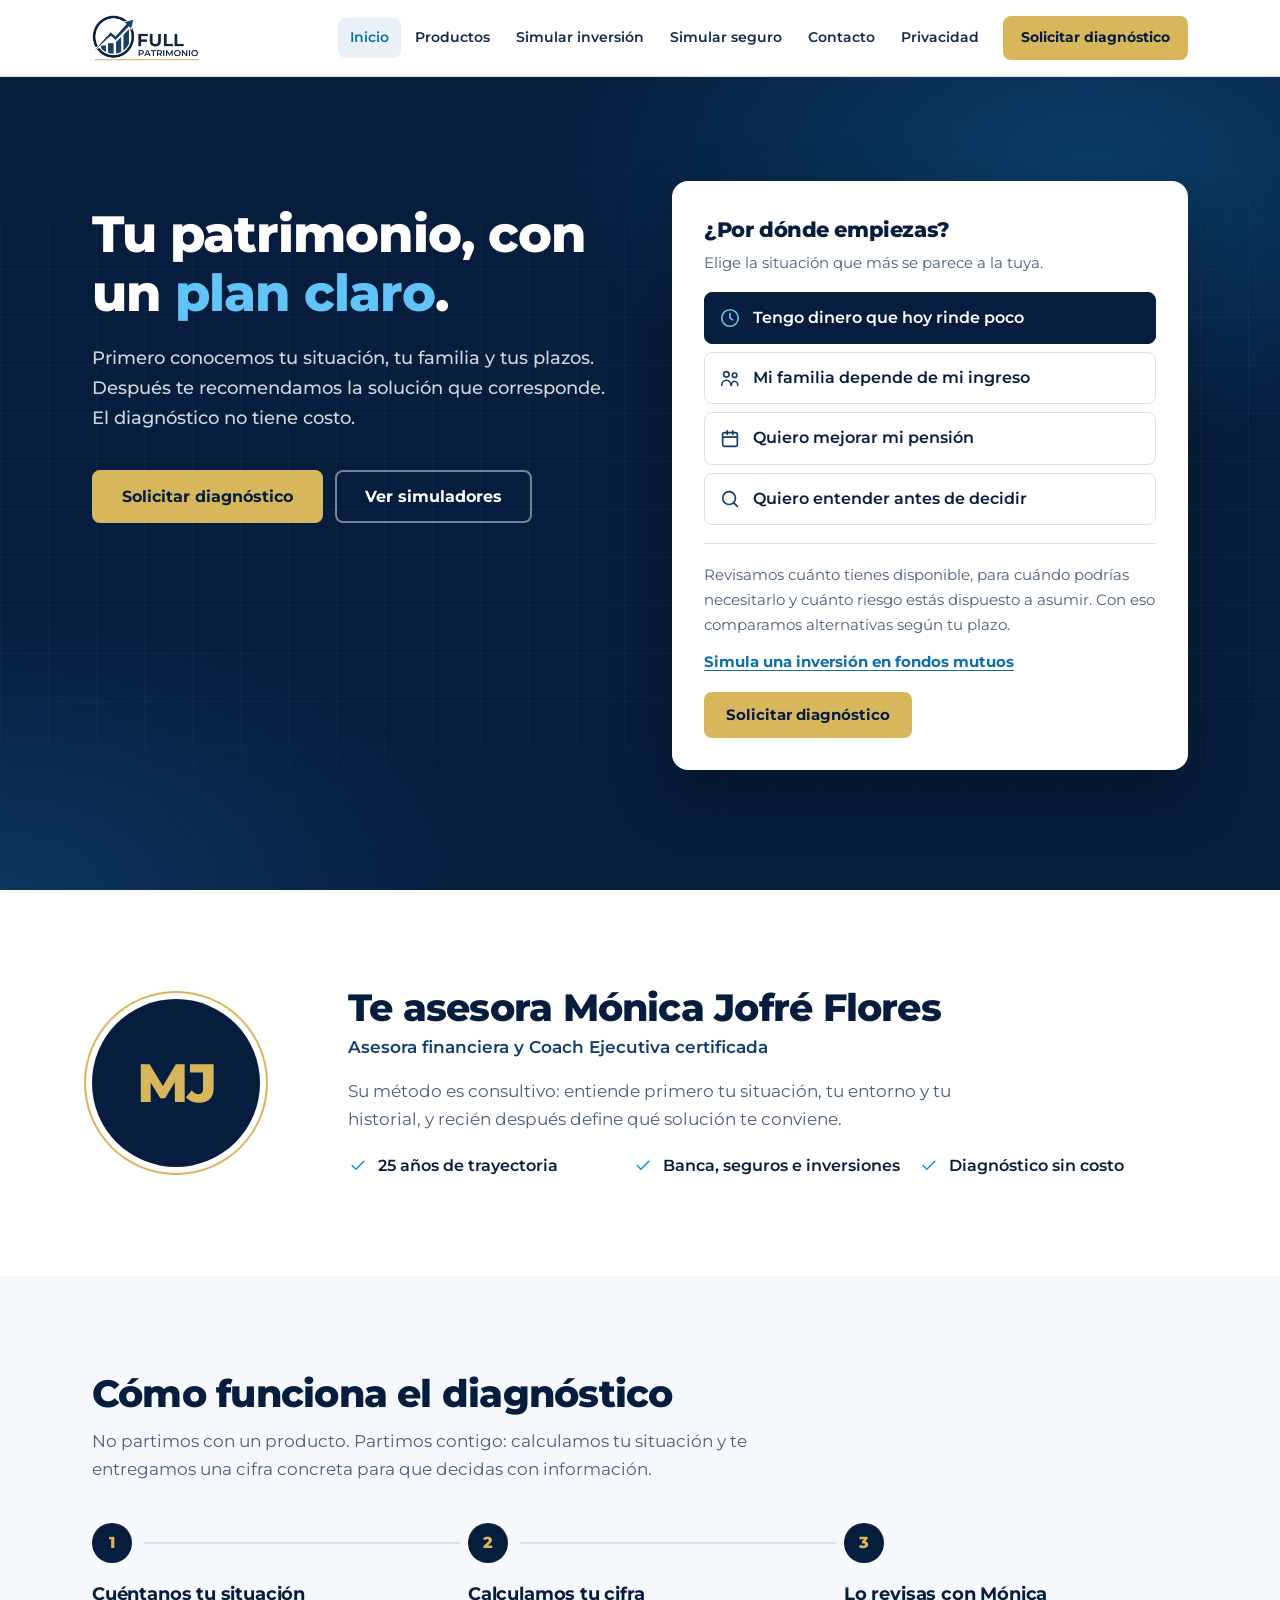
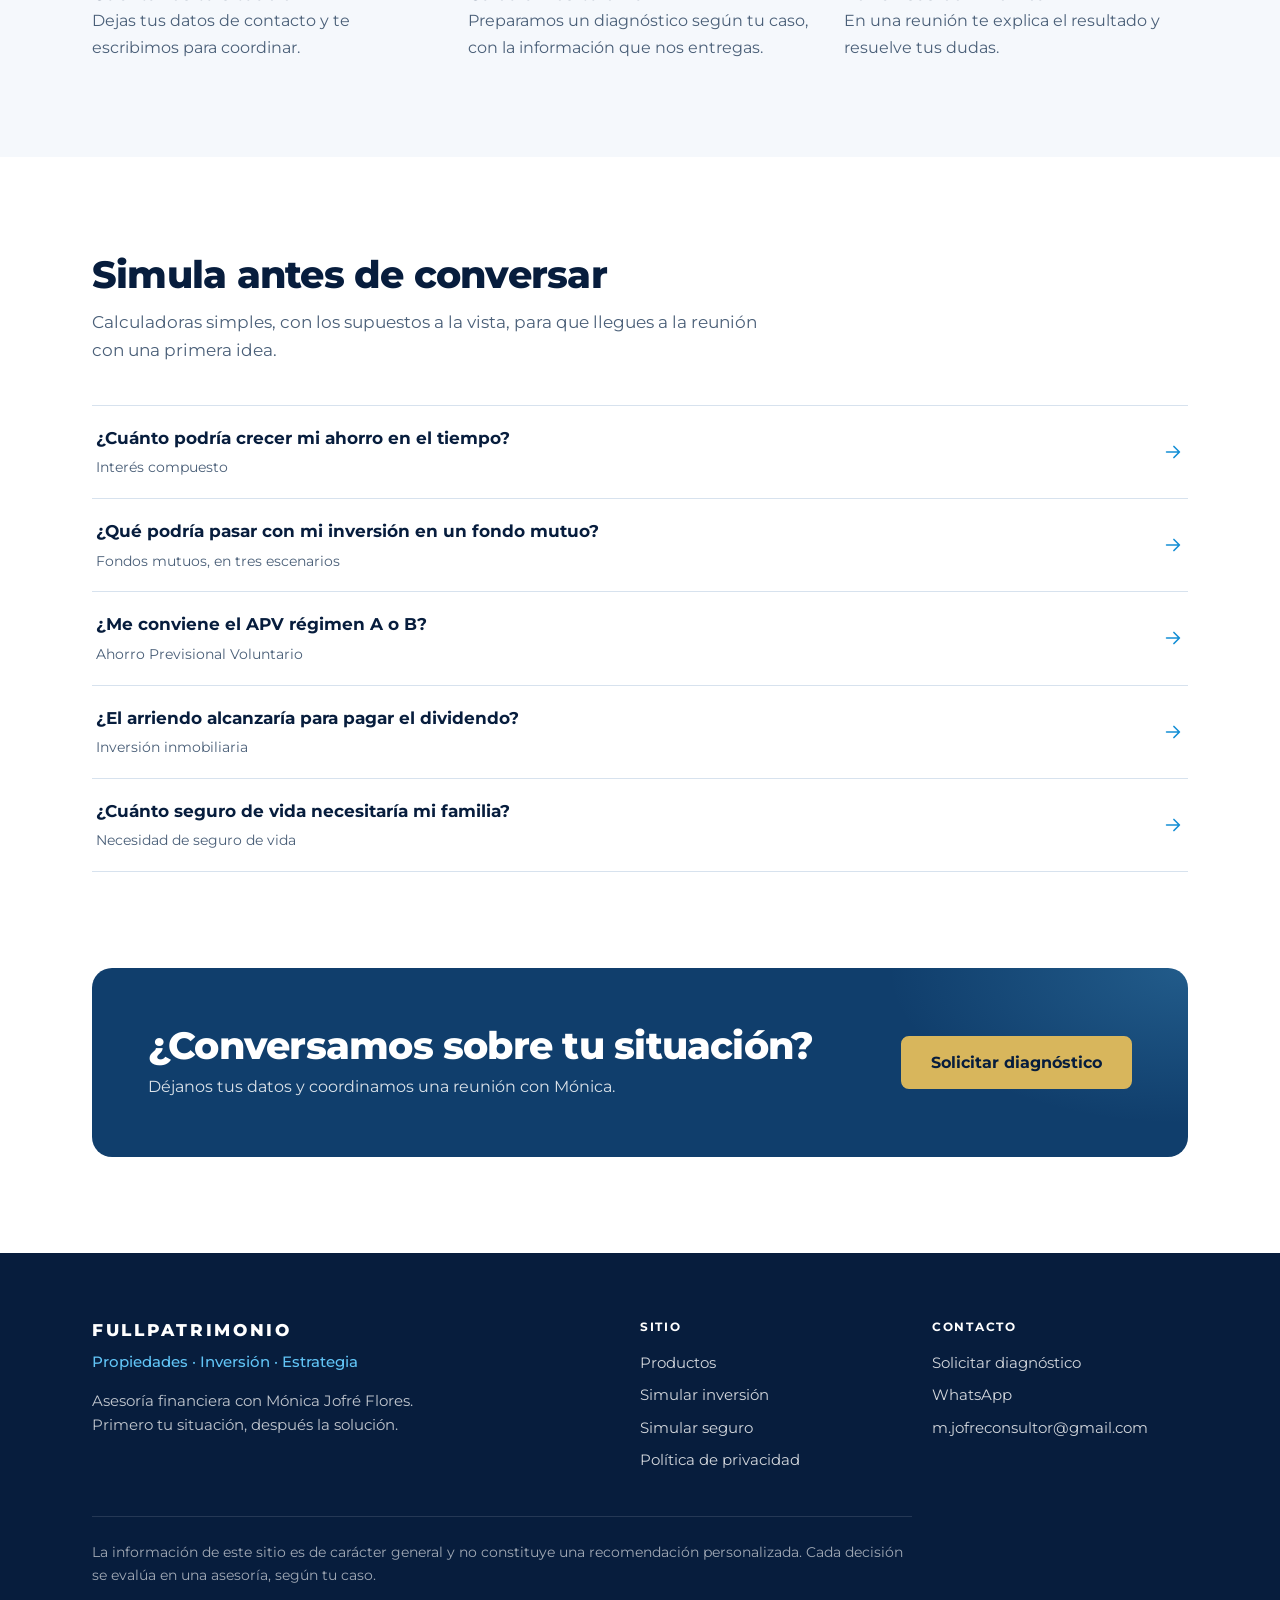
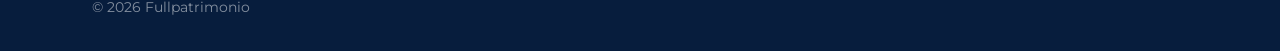
==== commit 3179891d: "actualizacion estilos" ====
--- a/index.html
+++ b/index.html
@@ -29,7 +29,7 @@
           <li><a href="/simulador-seguros/">Simular seguro</a></li>
           <li><a href="/diagnostico/">Contacto</a></li>
           <li><a href="/privacidad/">Privacidad</a></li>
-          <li class="menu__cta"><a href="/diagnostico/">Agenda tu diagnóstico</a></li>
+          <li class="menu__cta"><a href="/diagnostico/">Solicitar diagnóstico</a></li>
         </ul>
       </nav>
     </div>
@@ -38,62 +38,60 @@
   <main>
     <section class="portada">
       <div class="contenedor portada__grid">
-        <div>
-          <p class="antetitulo antetitulo--claro">Asesoría financiera integral</p>
+        <div class="portada__texto-col">
           <h1>Tu patrimonio, con un <span class="clave">plan claro</span>.</h1>
-          <p class="portada__texto">Primero conocemos tu situación, tu familia y tus plazos. Después te recomendamos la solución que corresponde.</p>
+          <p class="portada__texto">Primero conocemos tu situación, tu familia y tus plazos. Después te recomendamos la solución que corresponde. El diagnóstico no tiene costo.</p>
           <div class="portada__accion acciones">
-            <a class="btn" href="/diagnostico/">Solicita tu diagnóstico sin costo</a>
-            <a class="btn btn--secundario" href="/simulador-inversion/">Simula tu inversión</a>
+            <a class="btn" href="/diagnostico/">Solicitar diagnóstico</a>
+            <a class="btn btn--secundario" href="/simulador-inversion/">Ver simuladores</a>
           </div>
         </div>
-        <aside class="portada__tarjeta" aria-label="Qué incluye el diagnóstico">
-          <div class="portada__tarjeta-cabeza">
-            <h2>Tu diagnóstico financiero</h2>
-            <span class="sello">Sin costo</span>
+        <fieldset class="selector">
+          <legend>¿Por dónde empiezas?</legend>
+          <p class="selector__ayuda">Elige la situación que más se parece a la tuya.</p>
+          <div class="selector__opciones">
+              <div class="selector__opcion"><input type="radio" name="situacion" id="sit-quieto" value="quieto" checked><label for="sit-quieto"><svg viewBox="0 0 24 24" fill="none" stroke="currentColor" stroke-width="1.8" stroke-linecap="round" stroke-linejoin="round" aria-hidden="true"><circle cx="12" cy="12" r="9"/><path d="M12 7v5l3 2"/></svg>Tengo dinero que hoy rinde poco</label></div>
+              <div class="selector__opcion"><input type="radio" name="situacion" id="sit-familia" value="familia"><label for="sit-familia"><svg viewBox="0 0 24 24" fill="none" stroke="currentColor" stroke-width="1.8" stroke-linecap="round" stroke-linejoin="round" aria-hidden="true"><circle cx="8" cy="8" r="3"/><circle cx="17" cy="9" r="2.5"/><path d="M3 20c0-3 2.2-5.5 5-5.5s5 2.5 5 5.5M13.5 20c0-2.5 1.6-4.5 3.5-4.5s3.5 2 3.5 4.5"/></svg>Mi familia depende de mi ingreso</label></div>
+              <div class="selector__opcion"><input type="radio" name="situacion" id="sit-pension" value="pension"><label for="sit-pension"><svg viewBox="0 0 24 24" fill="none" stroke="currentColor" stroke-width="1.8" stroke-linecap="round" stroke-linejoin="round" aria-hidden="true"><rect x="4" y="5" width="16" height="15" rx="2"/><path d="M4 10h16M9 3v4M15 3v4"/></svg>Quiero mejorar mi pensión</label></div>
+              <div class="selector__opcion"><input type="radio" name="situacion" id="sit-entender" value="entender"><label for="sit-entender"><svg viewBox="0 0 24 24" fill="none" stroke="currentColor" stroke-width="1.8" stroke-linecap="round" stroke-linejoin="round" aria-hidden="true"><circle cx="11" cy="11" r="7"/><path d="M20 20l-3.5-3.5"/></svg>Quiero entender antes de decidir</label></div>
           </div>
-          <ul class="lista-check">
-            <li><span class="icono-circulo"><svg viewBox="0 0 24 24" fill="none" stroke="currentColor" stroke-width="1.8" stroke-linecap="round" stroke-linejoin="round" aria-hidden="true"><path d="M5 12.5l4.5 4.5L19 7.5"/></svg></span><span><strong>Tu situación actual</strong><small>Ingresos, ahorros, deudas y protección.</small></span></li>
-            <li><span class="icono-circulo"><svg viewBox="0 0 24 24" fill="none" stroke="currentColor" stroke-width="1.8" stroke-linecap="round" stroke-linejoin="round" aria-hidden="true"><path d="M5 12.5l4.5 4.5L19 7.5"/></svg></span><span><strong>Tus metas y tus plazos</strong><small>Lo que quieres lograr y para cuándo.</small></span></li>
-            <li><span class="icono-circulo"><svg viewBox="0 0 24 24" fill="none" stroke="currentColor" stroke-width="1.8" stroke-linecap="round" stroke-linejoin="round" aria-hidden="true"><path d="M5 12.5l4.5 4.5L19 7.5"/></svg></span><span><strong>Una cifra concreta</strong><small>Para que decidas con información.</small></span></li>
-          </ul>
-          <p class="portada__tarjeta-pie">Lo revisas en una reunión con Mónica, que resuelve tus dudas.</p>
-        </aside>
-      </div>
-    </section>
-
-    <section class="confianza" aria-label="Por qué Fullpatrimonio">
-      <div class="contenedor">
-        <ul>
-          <li><svg viewBox="0 0 24 24" fill="none" stroke="currentColor" stroke-width="1.8" stroke-linecap="round" stroke-linejoin="round" aria-hidden="true"><circle cx="12" cy="9" r="5"/><path d="M8.5 13.2L7 21l5-3 5 3-1.5-7.8"/></svg>25 años en banca, seguros e inversiones</li>
-          <li><svg viewBox="0 0 24 24" fill="none" stroke="currentColor" stroke-width="1.8" stroke-linecap="round" stroke-linejoin="round" aria-hidden="true"><path d="M4 5h16v11H9l-5 4V5z"/><path d="M8 9.5h8M8 12.5h5"/></svg>Método consultivo: primero tu situación</li>
-          <li><svg viewBox="0 0 24 24" fill="none" stroke="currentColor" stroke-width="1.8" stroke-linecap="round" stroke-linejoin="round" aria-hidden="true"><path d="M5 12.5l4.5 4.5L19 7.5"/></svg>Diagnóstico financiero sin costo</li>
-        </ul>
+          <div class="selector__respuesta" data-respuesta="quieto">
+            <p>Revisamos cuánto tienes disponible, para cuándo podrías necesitarlo y cuánto riesgo estás dispuesto a asumir. Con eso comparamos alternativas según tu plazo.</p>
+            <a class="selector__simulador" href="/simulador-inversion/#fondos-mutuos">Simula una inversión en fondos mutuos</a>
+            <div class="acciones"><a class="btn" href="/diagnostico/">Solicitar diagnóstico</a></div>
+          </div>
+          <div class="selector__respuesta" data-respuesta="familia">
+            <p>Calculamos cuánto necesitaría tu familia si tu ingreso faltara, y cuánto de eso ya cubren tus ahorros y los seguros que tienes.</p>
+            <a class="selector__simulador" href="/simulador-seguros/">Calcula cuánto seguro de vida necesitarías</a>
+            <div class="acciones"><a class="btn" href="/diagnostico/">Solicitar diagnóstico</a></div>
+          </div>
+          <div class="selector__respuesta" data-respuesta="pension">
+            <p>Revisamos cuánto podrías ahorrar al mes y qué régimen de APV te conviene según tu renta, para que el ahorro tenga un beneficio tributario.</p>
+            <a class="selector__simulador" href="/simulador-inversion/#apv">Compara el APV régimen A y B</a>
+            <div class="acciones"><a class="btn" href="/diagnostico/">Solicitar diagnóstico</a></div>
+          </div>
+          <div class="selector__respuesta" data-respuesta="entender">
+            <p>Te explicamos qué es cada alternativa, cuánto cuesta y cómo verificar que la institución esté autorizada antes de entregar tu dinero.</p>
+            <a class="selector__simulador" href="/productos/">Lee qué es cada producto</a>
+            <div class="acciones"><a class="btn" href="/diagnostico/">Solicitar diagnóstico</a></div>
+          </div>
+        </fieldset>
       </div>
     </section>
 
     <section class="seccion">
-      <div class="contenedor">
-        <div class="seccion__intro">
-          <p class="antetitulo">Para quién es</p>
-          <h2>¿Te reconoces en alguna de estas situaciones?</h2>
-        </div>
-        <div class="tarjetas">
-          <article class="tarjeta">
-            <div class="icono"><svg viewBox="0 0 24 24" fill="none" stroke="currentColor" stroke-width="1.8" stroke-linecap="round" stroke-linejoin="round" aria-hidden="true"><circle cx="12" cy="12" r="9"/><path d="M12 7v5l3 2"/></svg></div>
-            <h3>Tu dinero está quieto</h3>
-            <p>Tienes capital disponible que hoy rinde poco y quieres saber qué alternativas existen según tu plazo.</p>
-          </article>
-          <article class="tarjeta">
-            <div class="icono"><svg viewBox="0 0 24 24" fill="none" stroke="currentColor" stroke-width="1.8" stroke-linecap="round" stroke-linejoin="round" aria-hidden="true"><circle cx="8" cy="8" r="3"/><circle cx="17" cy="9" r="2.5"/><path d="M3 20c0-3 2.2-5.5 5-5.5s5 2.5 5 5.5M13.5 20c0-2.5 1.6-4.5 3.5-4.5s3.5 2 3.5 4.5"/></svg></div>
-            <h3>Tu familia depende de tu ingreso</h3>
-            <p>Si tu ingreso faltara, ¿la protección que tienes hoy estaría a la altura de lo que necesitan los tuyos?</p>
-          </article>
-          <article class="tarjeta">
-            <div class="icono"><svg viewBox="0 0 24 24" fill="none" stroke="currentColor" stroke-width="1.8" stroke-linecap="round" stroke-linejoin="round" aria-hidden="true"><circle cx="11" cy="11" r="7"/><path d="M20 20l-3.5-3.5"/></svg></div>
-            <h3>Quieres tener claridad</h3>
-            <p>Antes de decidir, quieres entender dónde pondrás tu dinero y cómo verificar a quién se lo confías.</p>
-          </article>
+      <div class="contenedor asesora">
+        <!-- Reemplazar las iniciales por la foto: <img src="/assets/img/monica.jpg" alt="Mónica Jofré Flores"> -->
+        <div class="retrato" aria-hidden="true">MJ</div>
+        <div class="asesora__texto">
+          <h2>Te asesora Mónica Jofré Flores</h2>
+          <p class="cargo">Asesora financiera y Coach Ejecutiva certificada</p>
+          <p>Su método es consultivo: entiende primero tu situación, tu entorno y tu historial, y recién después define qué solución te conviene.</p>
+          <ul class="credenciales">
+            <li><svg viewBox="0 0 24 24" fill="none" stroke="currentColor" stroke-width="1.8" stroke-linecap="round" stroke-linejoin="round" aria-hidden="true"><path d="M5 12.5l4.5 4.5L19 7.5"/></svg>25 años de trayectoria</li>
+            <li><svg viewBox="0 0 24 24" fill="none" stroke="currentColor" stroke-width="1.8" stroke-linecap="round" stroke-linejoin="round" aria-hidden="true"><path d="M5 12.5l4.5 4.5L19 7.5"/></svg>Banca, seguros e inversiones</li>
+            <li><svg viewBox="0 0 24 24" fill="none" stroke="currentColor" stroke-width="1.8" stroke-linecap="round" stroke-linejoin="round" aria-hidden="true"><path d="M5 12.5l4.5 4.5L19 7.5"/></svg>Diagnóstico sin costo</li>
+          </ul>
         </div>
       </div>
     </section>
@@ -101,23 +99,13 @@
     <section class="seccion seccion--pale">
       <div class="contenedor">
         <div class="seccion__intro">
-          <p class="antetitulo">Cómo funciona</p>
-          <h2>Un diagnóstico financiero, sin costo</h2>
+          <h2>Cómo funciona el diagnóstico</h2>
           <p>No partimos con un producto. Partimos contigo: calculamos tu situación y te entregamos una cifra concreta para que decidas con información.</p>
         </div>
-        <ol class="pasos">
-          <li>
-            <h3>Cuéntanos tu situación</h3>
-            <p>Dejas tus datos de contacto y el motivo por el que quieres revisar tus finanzas.</p>
-          </li>
-          <li>
-            <h3>Calculamos tu cifra</h3>
-            <p>Preparamos un diagnóstico según tu caso, a partir de la información que nos entregas.</p>
-          </li>
-          <li>
-            <h3>Lo revisas con Mónica</h3>
-            <p>En una reunión, Mónica te explica el resultado y resuelve tus dudas.</p>
-          </li>
+        <ol class="linea-tiempo">
+          <li><h3>Cuéntanos tu situación</h3><p>Dejas tus datos de contacto y te escribimos para coordinar.</p></li>
+          <li><h3>Calculamos tu cifra</h3><p>Preparamos un diagnóstico según tu caso, con la información que nos entregas.</p></li>
+          <li><h3>Lo revisas con Mónica</h3><p>En una reunión te explica el resultado y resuelve tus dudas.</p></li>
         </ol>
       </div>
     </section>
@@ -125,43 +113,27 @@
     <section class="seccion">
       <div class="contenedor">
         <div class="seccion__intro">
-          <p class="antetitulo">Herramientas</p>
           <h2>Simula antes de conversar</h2>
           <p>Calculadoras simples, con los supuestos a la vista, para que llegues a la reunión con una primera idea.</p>
         </div>
-        <div class="indice-sim">
-          <a href="/simulador-inversion/#interes-compuesto"><span class="icono"><svg viewBox="0 0 24 24" fill="none" stroke="currentColor" stroke-width="1.8" stroke-linecap="round" stroke-linejoin="round" aria-hidden="true"><path d="M3 20h18"/><rect x="5" y="13" width="3" height="5" rx="0.5"/><rect x="10.5" y="9" width="3" height="9" rx="0.5"/><rect x="16" y="5" width="3" height="13" rx="0.5"/></svg></span><strong>Interés compuesto</strong>Cómo crece un ahorro en el tiempo.</a>
-          <a href="/simulador-inversion/#fondos-mutuos"><span class="icono"><svg viewBox="0 0 24 24" fill="none" stroke="currentColor" stroke-width="1.8" stroke-linecap="round" stroke-linejoin="round" aria-hidden="true"><path d="M4 19h16"/><path d="M5 15l4-4 3 3 6-7"/><path d="M14 7h4v4"/></svg></span><strong>Fondos mutuos</strong>Tres escenarios según tu perfil.</a>
-          <a href="/simulador-inversion/#apv"><span class="icono"><svg viewBox="0 0 24 24" fill="none" stroke="currentColor" stroke-width="1.8" stroke-linecap="round" stroke-linejoin="round" aria-hidden="true"><rect x="4" y="5" width="16" height="15" rx="2"/><path d="M4 10h16M9 3v4M15 3v4"/></svg></span><strong>APV</strong>Régimen A o B y beneficio tributario.</a>
-          <a href="/simulador-seguros/"><span class="icono"><svg viewBox="0 0 24 24" fill="none" stroke="currentColor" stroke-width="1.8" stroke-linecap="round" stroke-linejoin="round" aria-hidden="true"><path d="M12 3l8 3v6c0 4.5-3.4 8.3-8 9-4.6-.7-8-4.5-8-9V6l8-3z"/><path d="M9 12l2 2 4-4"/></svg></span><strong>Seguro de vida</strong>Cuánta protección necesitaría tu familia.</a>
-        </div>
+        <ul class="filas">
+          <li><a href="/simulador-inversion/#interes-compuesto"><strong>¿Cuánto podría crecer mi ahorro en el tiempo?</strong><span>Interés compuesto</span><svg viewBox="0 0 24 24" fill="none" stroke="currentColor" stroke-width="1.8" stroke-linecap="round" stroke-linejoin="round" aria-hidden="true"><path d="M5 12h14M13 6l6 6-6 6"/></svg></a></li>
+          <li><a href="/simulador-inversion/#fondos-mutuos"><strong>¿Qué podría pasar con mi inversión en un fondo mutuo?</strong><span>Fondos mutuos, en tres escenarios</span><svg viewBox="0 0 24 24" fill="none" stroke="currentColor" stroke-width="1.8" stroke-linecap="round" stroke-linejoin="round" aria-hidden="true"><path d="M5 12h14M13 6l6 6-6 6"/></svg></a></li>
+          <li><a href="/simulador-inversion/#apv"><strong>¿Me conviene el APV régimen A o B?</strong><span>Ahorro Previsional Voluntario</span><svg viewBox="0 0 24 24" fill="none" stroke="currentColor" stroke-width="1.8" stroke-linecap="round" stroke-linejoin="round" aria-hidden="true"><path d="M5 12h14M13 6l6 6-6 6"/></svg></a></li>
+          <li><a href="/simulador-inversion/#inmobiliario"><strong>¿El arriendo alcanzaría para pagar el dividendo?</strong><span>Inversión inmobiliaria</span><svg viewBox="0 0 24 24" fill="none" stroke="currentColor" stroke-width="1.8" stroke-linecap="round" stroke-linejoin="round" aria-hidden="true"><path d="M5 12h14M13 6l6 6-6 6"/></svg></a></li>
+          <li><a href="/simulador-seguros/"><strong>¿Cuánto seguro de vida necesitaría mi familia?</strong><span>Necesidad de seguro de vida</span><svg viewBox="0 0 24 24" fill="none" stroke="currentColor" stroke-width="1.8" stroke-linecap="round" stroke-linejoin="round" aria-hidden="true"><path d="M5 12h14M13 6l6 6-6 6"/></svg></a></li>
+        </ul>
       </div>
     </section>
 
-    <section class="seccion seccion--oscura">
-      <div class="contenedor autoridad">
-        <div>
-          <p class="autoridad__cifra">25</p>
-          <p class="autoridad__cifra-texto">años de trayectoria en banca, seguros e inversiones</p>
-        </div>
-        <div class="autoridad__texto">
-          <p class="antetitulo antetitulo--claro">Quién te asesora</p>
-          <h2>Mónica Jofré Flores</h2>
-          <p class="cargo">Asesora financiera · Coach Ejecutiva certificada</p>
-          <p>Su método es consultivo: entiende primero tu situación, tu entorno y tu historial, y recién después define qué solución te conviene.</p>
-          <div class="autoridad__accion"><a class="btn" href="/diagnostico/">Agenda tu diagnóstico</a></div>
-        </div>
-      </div>
-    </section>
-
-    <section class="banda-cta banda-cta--suelta">
+    <section class="banda-cta">
       <div class="contenedor">
         <div class="banda-cta__caja">
           <div>
             <h2>¿Conversamos sobre tu situación?</h2>
             <p>Déjanos tus datos y coordinamos una reunión con Mónica.</p>
           </div>
-          <a class="btn" href="/diagnostico/">Solicita tu diagnóstico</a>
+          <a class="btn" href="/diagnostico/">Solicitar diagnóstico</a>
         </div>
       </div>
     </section>
--- a/assets/css/estilos.css
+++ b/assets/css/estilos.css
@@ -288,7 +288,6 @@
   box-shadow: var(--sombra);
   transition: transform var(--transicion), box-shadow var(--transicion);
 }
-.tarjeta:hover { transform: translateY(-3px); box-shadow: var(--sombra-alta); }
 .tarjeta p { color: var(--texto-suave); }
 
 /* Pasos */
@@ -452,12 +451,9 @@
   box-shadow: var(--sombra);
   transition: transform var(--transicion), box-shadow var(--transicion);
 }
-.producto:hover { transform: translateY(-3px); box-shadow: var(--sombra-alta); }
 .producto p { color: var(--texto-suave); }
 .producto h4 { font-size: 0.76rem; font-weight: 700; letter-spacing: 0.12em; text-transform: uppercase; color: var(--azul-enlace); margin: 20px 0 6px; }
 .producto .enlace-simulador { margin-top: auto; padding-top: 20px; font-weight: 700; text-decoration: none; display: inline-flex; align-items: center; gap: 6px; }
-.producto .enlace-simulador::after { content: "→"; transition: transform var(--transicion); }
-.producto .enlace-simulador:hover::after { transform: translateX(3px); }
 .nota-general { font-size: 0.92rem; padding: 16px 18px; background: var(--fondo-suave); border: 1px solid var(--gris-linea); border-radius: var(--radio-chico); margin-bottom: 48px; color: var(--texto-suave); }
 
 /* ------------------------------------------------------------------ */
@@ -589,3 +585,129 @@
   html { scroll-behavior: auto; }
   * { transition: none !important; }
 }
+
+/* ------------------------------------------------------------------ */
+/* Revisión 2: selector de portada, Mónica, línea de tiempo, filas     */
+/* ------------------------------------------------------------------ */
+.portada__grid { align-items: start; }
+@media (min-width: 960px) { .portada__grid { grid-template-columns: 6fr 6fr; } .portada__texto-col { padding-top: 24px; } }
+
+.selector {
+  background: var(--blanco);
+  color: var(--texto);
+  border-radius: 16px;
+  padding: 24px 20px;
+  box-shadow: 0 24px 60px rgba(0, 0, 0, 0.28);
+  border: 0;
+  min-width: 0;
+}
+@media (min-width: 720px) { .selector { padding: 32px; } }
+.selector legend { float: left; width: 100%; font-size: 1.3rem; font-weight: 800; letter-spacing: -0.02em; color: var(--azul-patrimonial); margin-bottom: 4px; }
+.selector__ayuda { clear: both; font-size: 0.92rem; color: var(--texto-suave); margin-bottom: 16px; }
+.selector__opciones { display: grid; gap: 8px; }
+.selector__opcion { position: relative; }
+.selector__opcion input { position: absolute; opacity: 0; inset: 0; width: 100%; height: 100%; margin: 0; cursor: pointer; }
+.selector__opcion label {
+  display: flex; align-items: center; gap: 12px;
+  padding: 12px 14px;
+  border: 1.5px solid var(--gris-linea);
+  border-radius: var(--radio-chico);
+  font-weight: 600;
+  color: var(--azul-patrimonial);
+  cursor: pointer;
+  transition: border-color var(--transicion), background var(--transicion);
+}
+.selector__opcion label svg { width: 22px; height: 22px; color: var(--azul-institucional); }
+.selector__opcion input:hover + label { border-color: #B5C7DA; }
+.selector__opcion input:checked + label { border-color: var(--azul-patrimonial); background: var(--azul-patrimonial); color: var(--blanco); }
+.selector__opcion input:checked + label svg { color: var(--celeste); }
+.selector__opcion input:focus-visible + label { outline: 3px solid var(--azul-accion); outline-offset: 2px; }
+.selector__respuesta { display: none; margin-top: 18px; padding-top: 18px; border-top: 1px solid var(--gris-linea); }
+.selector__respuesta p { color: var(--texto-suave); font-size: 0.95rem; }
+.selector__respuesta .acciones { margin-top: 16px; }
+.selector__respuesta .btn { padding: 12px 20px; min-height: 46px; font-size: 0.95rem; }
+.selector__simulador { display: inline-block; margin-top: 12px; font-weight: 700; font-size: 0.95rem; }
+.selector:has(#sit-quieto:checked) [data-respuesta="quieto"],
+.selector:has(#sit-familia:checked) [data-respuesta="familia"],
+.selector:has(#sit-pension:checked) [data-respuesta="pension"],
+.selector:has(#sit-entender:checked) [data-respuesta="entender"] { display: block; }
+@supports not selector(:has(*)) { .selector__respuesta { display: block; } }
+
+/* Mónica */
+.asesora { display: grid; gap: 32px; align-items: center; }
+.retrato {
+  width: 168px; height: 168px; border-radius: 50%;
+  display: grid; place-items: center;
+  background: var(--azul-patrimonial);
+  color: var(--dorado);
+  font-size: 3.4rem; font-weight: 800; letter-spacing: -0.03em;
+  box-shadow: 0 0 0 6px var(--blanco), 0 0 0 8px var(--dorado);
+  overflow: hidden;
+}
+.retrato img { width: 100%; height: 100%; object-fit: cover; }
+.asesora h2 { margin-bottom: 4px; }
+.asesora .cargo { font-weight: 600; color: var(--azul-institucional); margin-bottom: 16px; }
+.asesora__texto > p { color: var(--texto-suave); font-size: 1.05rem; max-width: 640px; }
+.credenciales { list-style: none; display: grid; gap: 10px; margin-top: 20px; }
+.credenciales li { display: flex; gap: 10px; align-items: flex-start; font-weight: 600; color: var(--azul-patrimonial); }
+.credenciales svg { width: 20px; height: 20px; color: var(--azul-accion); margin-top: 2px; }
+@media (min-width: 720px) { .credenciales { grid-template-columns: repeat(3, 1fr); gap: 16px; } }
+@media (min-width: 960px) { .asesora { grid-template-columns: 200px 1fr; gap: 56px; } }
+
+/* Línea de tiempo */
+.linea-tiempo { list-style: none; display: grid; gap: 28px; counter-reset: paso; position: relative; }
+.linea-tiempo li { counter-increment: paso; position: relative; padding-left: 60px; }
+.linea-tiempo li::before {
+  content: counter(paso);
+  position: absolute; left: 0; top: -2px;
+  width: 40px; height: 40px; border-radius: 50%;
+  display: grid; place-items: center;
+  background: var(--azul-patrimonial); color: var(--dorado);
+  font-weight: 800;
+}
+.linea-tiempo li:not(:last-child)::after { content: ""; position: absolute; left: 19px; top: 44px; bottom: -24px; width: 2px; background: var(--gris-linea); }
+.linea-tiempo h3 { margin-bottom: 4px; }
+.linea-tiempo p { color: var(--texto-suave); }
+@media (min-width: 960px) {
+  .linea-tiempo { grid-template-columns: repeat(3, 1fr); gap: 32px; }
+  .linea-tiempo li { padding-left: 0; padding-top: 60px; }
+  .linea-tiempo li::before { top: 0; }
+  .linea-tiempo li:not(:last-child)::after { left: 52px; right: -24px; top: 19px; bottom: auto; width: auto; height: 2px; }
+}
+
+/* Simuladores como preguntas */
+.filas { list-style: none; border-top: 1px solid var(--gris-linea); }
+.filas li { border-bottom: 1px solid var(--gris-linea); }
+.filas a {
+  display: grid; grid-template-columns: 1fr auto; gap: 4px 16px; align-items: center;
+  padding: 18px 4px; text-decoration: none; color: var(--azul-patrimonial);
+  transition: background var(--transicion);
+}
+.filas a:hover { background: var(--fondo-suave); }
+.filas strong { font-size: 1.08rem; }
+.filas span { grid-column: 1; font-size: 0.9rem; color: var(--texto-suave); }
+.filas svg { grid-column: 2; grid-row: 1 / span 2; width: 22px; height: 22px; color: var(--azul-accion); }
+
+/* Ficha rápida de productos */
+.ficha { display: grid; grid-template-columns: auto 1fr; gap: 6px 14px; margin-top: 18px; padding: 14px 16px; background: var(--fondo-suave); border-radius: var(--radio-chico); font-size: 0.9rem; }
+.ficha dt { font-weight: 700; color: var(--azul-patrimonial); }
+.ficha dd { color: var(--texto-suave); }
+
+/* Barra de calculadoras */
+.pestanas {
+  position: sticky; top: 76px; z-index: 40;
+  background: rgba(255, 255, 255, 0.96);
+  -webkit-backdrop-filter: blur(8px); backdrop-filter: blur(8px);
+  border-bottom: 1px solid var(--gris-linea);
+}
+.pestanas ul { list-style: none; display: flex; gap: 4px; overflow-x: auto; padding: 10px 0; scrollbar-width: none; }
+.pestanas ul::-webkit-scrollbar { display: none; }
+.pestanas a { display: block; white-space: nowrap; padding: 8px 14px; border-radius: 999px; font-weight: 600; font-size: 0.9rem; color: var(--azul-tinta); text-decoration: none; }
+.pestanas a:hover { background: var(--azul-pale); }
+.pestanas a[aria-current="true"] { background: var(--azul-patrimonial); color: var(--blanco); }
+html:has(.pestanas) { scroll-padding-top: 150px; }
+.sim-meta { margin-top: -4px; margin-bottom: 8px; font-size: 0.88rem; font-weight: 600; color: var(--azul-enlace); }
+
+.portada h1 { font-size: clamp(2.1rem, 4.4vw, 3.2rem); }
+.producto h4 { font-size: 0.95rem; letter-spacing: -0.01em; text-transform: none; color: var(--azul-patrimonial); margin: 20px 0 4px; }
+.ficha { margin-top: 16px; }
